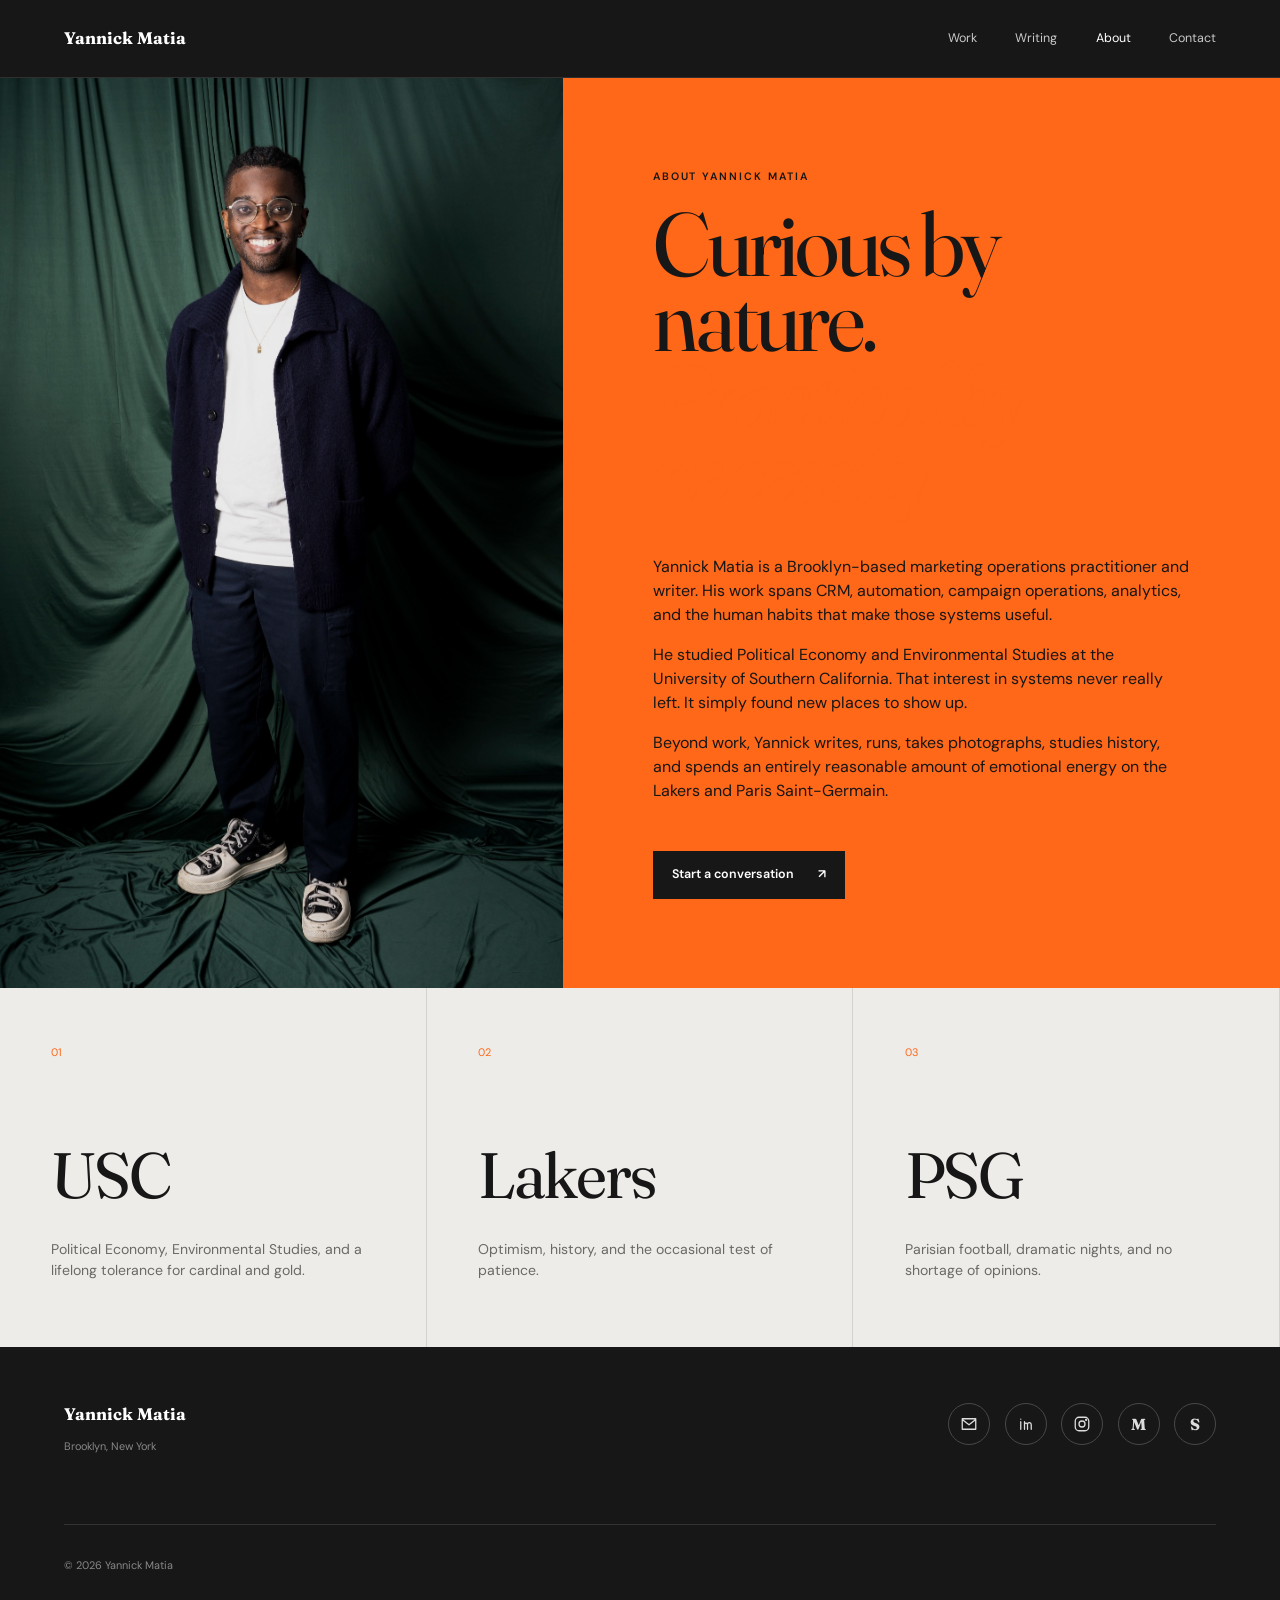
==== about.html @ f81db7be "Build multi-page portfolio architecture" ====
<!doctype html>
<html lang="en"><head><meta charset="utf-8"><meta name="viewport" content="width=device-width, initial-scale=1"><title>About | Yannick Matia</title><meta name="description" content="About Yannick Matia, a Brooklyn-based marketing operations practitioner and writer."><meta name="theme-color" content="#171717"><link rel="stylesheet" href="style.css"><link rel="icon" href="favicon.svg" type="image/svg+xml"></head>
<body><a class="skip-link" href="#main">Skip to content</a>
<header class="site-header"><a class="brand" href="index.html">Yannick Matia</a><nav aria-label="Primary navigation"><a href="work.html">Work</a><a href="writing.html">Writing</a><a aria-current="page" href="about.html">About</a><a href="mailto:yannick.matia2@gmail.com">Contact</a></nav></header>
<main id="main">
  <section class="about-page">
    <div class="about-image"><img src="assets/yannick-matia.jpg" alt="Yannick Matia standing in front of deep green curtains"></div>
    <div class="about-story"><p class="eyebrow">About Yannick Matia</p><h1>Curious by nature.<br><em>Practical by necessity.</em></h1><p>Yannick Matia is a Brooklyn-based marketing operations practitioner and writer. His work spans CRM, automation, campaign operations, analytics, and the human habits that make those systems useful.</p><p>He studied Political Economy and Environmental Studies at the University of Southern California. That interest in systems never really left. It simply found new places to show up.</p><p>Beyond work, Yannick writes, runs, takes photographs, studies history, and spends an entirely reasonable amount of emotional energy on the Lakers and Paris Saint-Germain.</p><a class="contact-button" href="mailto:yannick.matia2@gmail.com">Start a conversation <span aria-hidden="true">↗</span></a></div>
  </section>
  <section class="affinities"><article><span>01</span><h2>USC</h2><p>Political Economy, Environmental Studies, and a lifelong tolerance for cardinal and gold.</p></article><article><span>02</span><h2>Lakers</h2><p>Optimism, history, and the occasional test of patience.</p></article><article><span>03</span><h2>PSG</h2><p>Parisian football, dramatic nights, and no shortage of opinions.</p></article></section>
</main>
<footer class="site-footer"><div class="footer-identity"><a class="brand" href="index.html">Yannick Matia</a><p>Brooklyn, New York</p></div><nav class="social-icons" aria-label="Connect with Yannick"><a href="mailto:yannick.matia2@gmail.com" aria-label="Email Yannick"><svg viewBox="0 0 24 24" aria-hidden="true"><path d="M3 5h18v14H3zM3 6l9 7 9-7"/></svg></a><a href="https://www.linkedin.com/in/yannick-matia/" target="_blank" rel="noopener noreferrer" aria-label="Yannick Matia on LinkedIn"><svg viewBox="0 0 24 24" aria-hidden="true"><path d="M5 9v10M5 5.5v.01M10 19v-6c0-2.5 4-3 4 0v6M10 9v10M14 12c.5-2.5 5-2.5 5 1v6"/></svg></a><a href="https://www.instagram.com/thequestofyannick/" target="_blank" rel="noopener noreferrer" aria-label="The Quest of Yannick on Instagram"><svg viewBox="0 0 24 24" aria-hidden="true"><rect x="3" y="3" width="18" height="18" rx="5"/><circle cx="12" cy="12" r="4"/><circle cx="17.5" cy="6.5" r=".7" fill="currentColor"/></svg></a><a class="letter-icon" href="https://medium.com/@yannickmatia" target="_blank" rel="noopener noreferrer" aria-label="Yannick Matia on Medium">M</a><a class="letter-icon" href="https://yannickmatia.substack.com/" target="_blank" rel="noopener noreferrer" aria-label="Yannick Matia on Substack">S</a></nav><p class="copyright">© 2026 Yannick Matia</p></footer></body></html>
---- style.css ----
@import url('https://fonts.googleapis.com/css2?family=DM+Sans:wght@400;500;600&family=Fraunces:ital,opsz,wght@0,9..144,400;0,9..144,700;1,9..144,500&display=swap');

:root{--ink:#171717;--orange:#ff6719;--paper:#fff;--mist:#eeece8;--muted:#6a6966;--line:#d5d2cd;--max:1440px}
*{box-sizing:border-box}
html{scroll-behavior:smooth}
body{margin:0;background:var(--ink);color:var(--ink);font-family:"DM Sans",Arial,sans-serif;line-height:1.5}
a{color:inherit}
a:focus-visible{outline:3px solid var(--orange);outline-offset:5px}
.skip-link{position:fixed;top:-100px;left:1rem;z-index:20;background:var(--paper);padding:.75rem 1rem}
.skip-link:focus{top:1rem}
.site-header{height:78px;max-width:var(--max);margin:auto;padding:0 clamp(1.25rem,5vw,5rem);display:flex;align-items:center;justify-content:space-between;background:var(--ink);color:var(--paper);border-bottom:1px solid #303030}
.brand{font:700 1.05rem/1 "Fraunces",Georgia,serif;text-decoration:none}
.site-header nav{display:flex;gap:clamp(1.1rem,3vw,2.8rem)}
.site-header nav a{color:#c9c9c9;font-size:.78rem;text-decoration:none}
.site-header nav a:hover,.site-header nav a[aria-current="page"]{color:var(--paper)}
main,.site-footer{max-width:var(--max);margin:auto}
.eyebrow{margin:0 0 1.4rem;font-size:.67rem;font-weight:600;letter-spacing:.18em;text-transform:uppercase}
h1,h2,h3{font-family:"Fraunces",Georgia,serif;font-weight:400;letter-spacing:-.035em}
em{color:var(--orange);font-weight:500}
.hero{position:relative;min-height:calc(100svh - 78px);overflow:hidden;background:var(--ink);color:var(--paper);padding:clamp(4rem,8vw,8rem) clamp(1.25rem,7vw,7rem)}
.hero-copy{position:relative;z-index:2;max-width:940px}
.hero .eyebrow{color:#aaa}
h1{margin:0;font-size:clamp(5rem,12vw,11rem);line-height:.76}
.role{margin:3rem 0 0;font-size:clamp(1rem,1.8vw,1.35rem);line-height:1.42}
.hero-note{position:absolute;right:clamp(1.25rem,5vw,5rem);bottom:8%;z-index:2;color:#777;font-size:.62rem;letter-spacing:.22em;text-align:right;text-transform:uppercase}
.lightwell{position:absolute;top:0;right:16%;width:24%;height:100%;background:linear-gradient(105deg,#202020 0 48%,#eee9e0 49% 66%,#1c1c1c 67%);opacity:.9}
.lightwell span{position:absolute;left:48%;bottom:0;width:19%;height:62%;background:linear-gradient(to bottom,#fff4da,#ff9b52 56%,#ff6719);clip-path:polygon(25% 0,75% 0,100% 100%,0 100%);filter:blur(1px);opacity:.8}
.scroll-cue{position:absolute;left:clamp(1.25rem,7vw,7rem);bottom:2.2rem;color:#aaa;font-size:.68rem;letter-spacing:.17em;text-decoration:none;text-transform:uppercase}
.scroll-cue span{color:var(--orange);margin-left:1rem}
.work,.writing{padding:clamp(5rem,9vw,9rem) clamp(1.25rem,7vw,7rem)}
.work{background:var(--mist)}
.section-intro{display:flex;align-items:end;justify-content:space-between;gap:3rem;margin-bottom:clamp(3rem,6vw,5.5rem)}
.section-intro h2,.about-preview h2{margin:0;font-size:clamp(3.1rem,7vw,6.5rem);line-height:.9}
.section-link{font-size:.76rem;font-weight:600;text-underline-offset:5px;white-space:nowrap}
.section-link span{color:var(--orange);margin-left:.8rem}
.work-grid{display:grid;grid-template-columns:repeat(3,1fr);gap:1rem}
.work-card{min-height:300px;padding:clamp(1.5rem,3vw,2.5rem);display:flex;flex-direction:column;background:var(--paper);border-top:3px solid transparent;text-decoration:none}
.work-card:nth-child(2){background:#dfdcd6;border-color:var(--orange)}
.work-card span{font-size:.68rem;color:var(--muted)}
.work-card h3{margin:auto 0 1.5rem;font-size:clamp(2rem,3.3vw,3.1rem);line-height:.96}
.work-card p{margin:0;color:var(--muted);font-size:.84rem}
.writing{background:var(--paper)}
.section-note{max-width:300px;margin:0;color:var(--muted);font-size:.9rem}
.essay-grid{display:grid;grid-template-columns:1fr 1fr;gap:1px;background:var(--line);border-top:1px solid var(--line);border-bottom:1px solid var(--line)}
.essay-card{position:relative;min-height:290px;padding:clamp(1.5rem,3vw,2.5rem);background:var(--paper);text-decoration:none}
.essay-card>span{font-size:.67rem;color:var(--muted);letter-spacing:.1em;text-transform:uppercase}
.essay-card h3{max-width:520px;margin:4rem 0 0;font-size:clamp(2rem,4vw,3.8rem);line-height:1.02}
.essay-card b{position:absolute;right:2rem;bottom:2rem;color:var(--orange);font-size:1.4rem}
.essay-card:hover{background:var(--mist)}
.about-preview{position:relative;padding:clamp(5rem,10vw,9rem) clamp(1.25rem,7vw,7rem);background:linear-gradient(112deg,var(--mist) 0 66%,#dedad3 66%);border-top:1px solid var(--line)}
.about-preview>p:not(.eyebrow){margin:2rem 0 1.2rem;color:var(--muted)}
.about-preview:after{content:"";position:absolute;right:7%;top:18%;width:18%;aspect-ratio:1;background:linear-gradient(145deg,#171717 0 54%,#ff6719 55% 58%,#f8f6f2 59%);clip-path:polygon(0 0,100% 0,100% 100%)}
.site-footer{display:grid;grid-template-columns:1fr auto;gap:3rem;padding:3.5rem clamp(1.25rem,5vw,5rem) 2rem;color:var(--paper)}
.footer-identity p,.copyright{color:#888;font-size:.68rem}
.social-icons{display:flex;gap:.9rem}
.social-icons a{width:42px;height:42px;display:grid;place-items:center;border:1px solid #484848;border-radius:50%;color:#ddd;text-decoration:none}
.social-icons a:hover{background:var(--orange);border-color:var(--orange);color:var(--ink)}
.social-icons svg{width:18px;height:18px;fill:none;stroke:currentColor;stroke-width:1.7;stroke-linecap:round;stroke-linejoin:round}
.letter-icon{font:700 1rem/1 "Fraunces",Georgia,serif}
.copyright{grid-column:1/-1;padding-top:2rem;border-top:1px solid #333}

.page-hero{padding:clamp(5rem,10vw,10rem) clamp(1.25rem,7vw,7rem);background:var(--ink);color:var(--paper)}
.page-hero h1{font-size:clamp(4.2rem,9.5vw,9rem);line-height:.84}
.page-hero>p:last-child{max-width:560px;margin:3rem 0 0;color:#aaa;font-size:1.05rem}
.case-list{background:var(--paper)}
.case{display:grid;grid-template-columns:minmax(180px,.65fr) 1.35fr;gap:clamp(2rem,7vw,8rem);padding:clamp(3rem,6vw,5.5rem) clamp(1.25rem,7vw,7rem);border-bottom:1px solid var(--line)}
.case:nth-child(even){background:var(--mist)}
.case-label{display:flex;gap:2rem;font-size:.68rem;font-weight:600;letter-spacing:.12em;text-transform:uppercase}
.case-label span{color:var(--orange)}.case-label p{margin:0}
.case h2{margin:0;font-size:clamp(2.5rem,5vw,4.8rem);line-height:.96}
.case>div:last-child>p{max-width:680px;color:var(--muted)}
.case ul{display:flex;flex-wrap:wrap;gap:.5rem;margin:1.5rem 0 0;padding:0;list-style:none}
.case li{padding:.4rem .7rem;border:1px solid var(--line);font-size:.72rem}
.exercise{padding:clamp(4rem,8vw,7rem) clamp(1.25rem,7vw,7rem);background:var(--orange)}
.exercise h2{max-width:900px;margin:0;font-size:clamp(2.8rem,6vw,5.8rem);line-height:.94}
.exercise>p:not(.eyebrow){max-width:650px;margin-top:2rem}.exercise small{display:block;max-width:650px;margin-top:2rem;padding-top:1.2rem;border-top:1px solid rgba(23,23,23,.35)}
.writing-hero{background:linear-gradient(118deg,#171717 0 72%,#2a2724 72%)}
.writing-index{background:var(--paper)}
.writing-row{display:grid;grid-template-columns:70px 1fr auto;gap:2rem;align-items:center;padding:clamp(2rem,5vw,4rem) clamp(1.25rem,7vw,7rem);border-bottom:1px solid var(--line);text-decoration:none}
.writing-row:nth-child(even){background:var(--mist)}
.writing-row.featured{border-left:5px solid var(--orange)}
.writing-row>span,.writing-row small{color:var(--muted);font-size:.68rem;letter-spacing:.1em;text-transform:uppercase}
.writing-row h2{margin:.4rem 0 0;font-size:clamp(2rem,5vw,4.8rem);line-height:.96}.writing-row p{margin:.7rem 0 0;color:var(--muted)}.writing-row b{color:var(--orange);font-size:1.4rem}.writing-row:hover h2{font-style:italic}
.archive-note{display:flex;justify-content:space-between;align-items:center;gap:2rem;padding:3rem clamp(1.25rem,7vw,7rem);background:var(--orange)}.archive-note a{font-weight:600;text-underline-offset:5px}
.about-page{display:grid;grid-template-columns:.88fr 1.12fr;background:var(--orange)}
.about-image{min-height:calc(100svh - 78px)}.about-image img{width:100%;height:100%;display:block;object-fit:cover;object-position:center 22%;filter:brightness(.92) saturate(.85)}
.about-story{align-self:center;padding:clamp(3rem,7vw,7rem)}.about-story h1{font-size:clamp(3.6rem,7vw,7rem);line-height:.84}.about-story>p:not(.eyebrow){max-width:650px}.about-story>p:nth-of-type(2){margin-top:3rem}
.contact-button{display:inline-flex;margin-top:2rem;padding:.9rem 1.2rem;background:var(--ink);color:var(--paper);font-size:.78rem;font-weight:600;text-decoration:none}.contact-button span{margin-left:1.5rem}.contact-button:hover{background:var(--paper);color:var(--ink)}
.affinities{display:grid;grid-template-columns:repeat(3,1fr);background:var(--mist)}.affinities article{min-height:300px;padding:clamp(2rem,4vw,4rem);border-right:1px solid var(--line)}.affinities span{font-size:.68rem;color:var(--orange)}.affinities h2{margin:4rem 0 1rem;font-size:clamp(2.5rem,5vw,4.5rem)}.affinities p{color:var(--muted);font-size:.88rem}

@media(max-width:760px){
  .site-header nav{gap:1rem}.site-header nav a:last-child{display:none}
  .hero{min-height:780px}.hero-note{display:none}.lightwell{right:-15%;width:55%;opacity:.55}h1{font-size:clamp(4.6rem,23vw,7.5rem)}
  .role{max-width:330px}.section-intro{display:block}.section-intro .section-link,.section-note{display:block;margin-top:2rem}
  .work-grid,.essay-grid{grid-template-columns:1fr}.work-card{min-height:240px}.essay-card{min-height:240px}
  .about-preview{background:var(--mist)}.about-preview:after{display:none}
  .case{grid-template-columns:1fr}.case-label{justify-content:space-between}.writing-row{grid-template-columns:38px 1fr auto;gap:1rem}.archive-note{display:block}.archive-note a{display:inline-block;margin-top:1rem}
  .about-page{grid-template-columns:1fr}.about-image{min-height:620px}.affinities{grid-template-columns:1fr}.affinities article{min-height:240px;border-right:0;border-bottom:1px solid var(--line)}
  .site-footer{grid-template-columns:1fr}.social-icons{flex-wrap:wrap}.copyright{grid-column:1}
}
@media(prefers-reduced-motion:reduce){html{scroll-behavior:auto}}
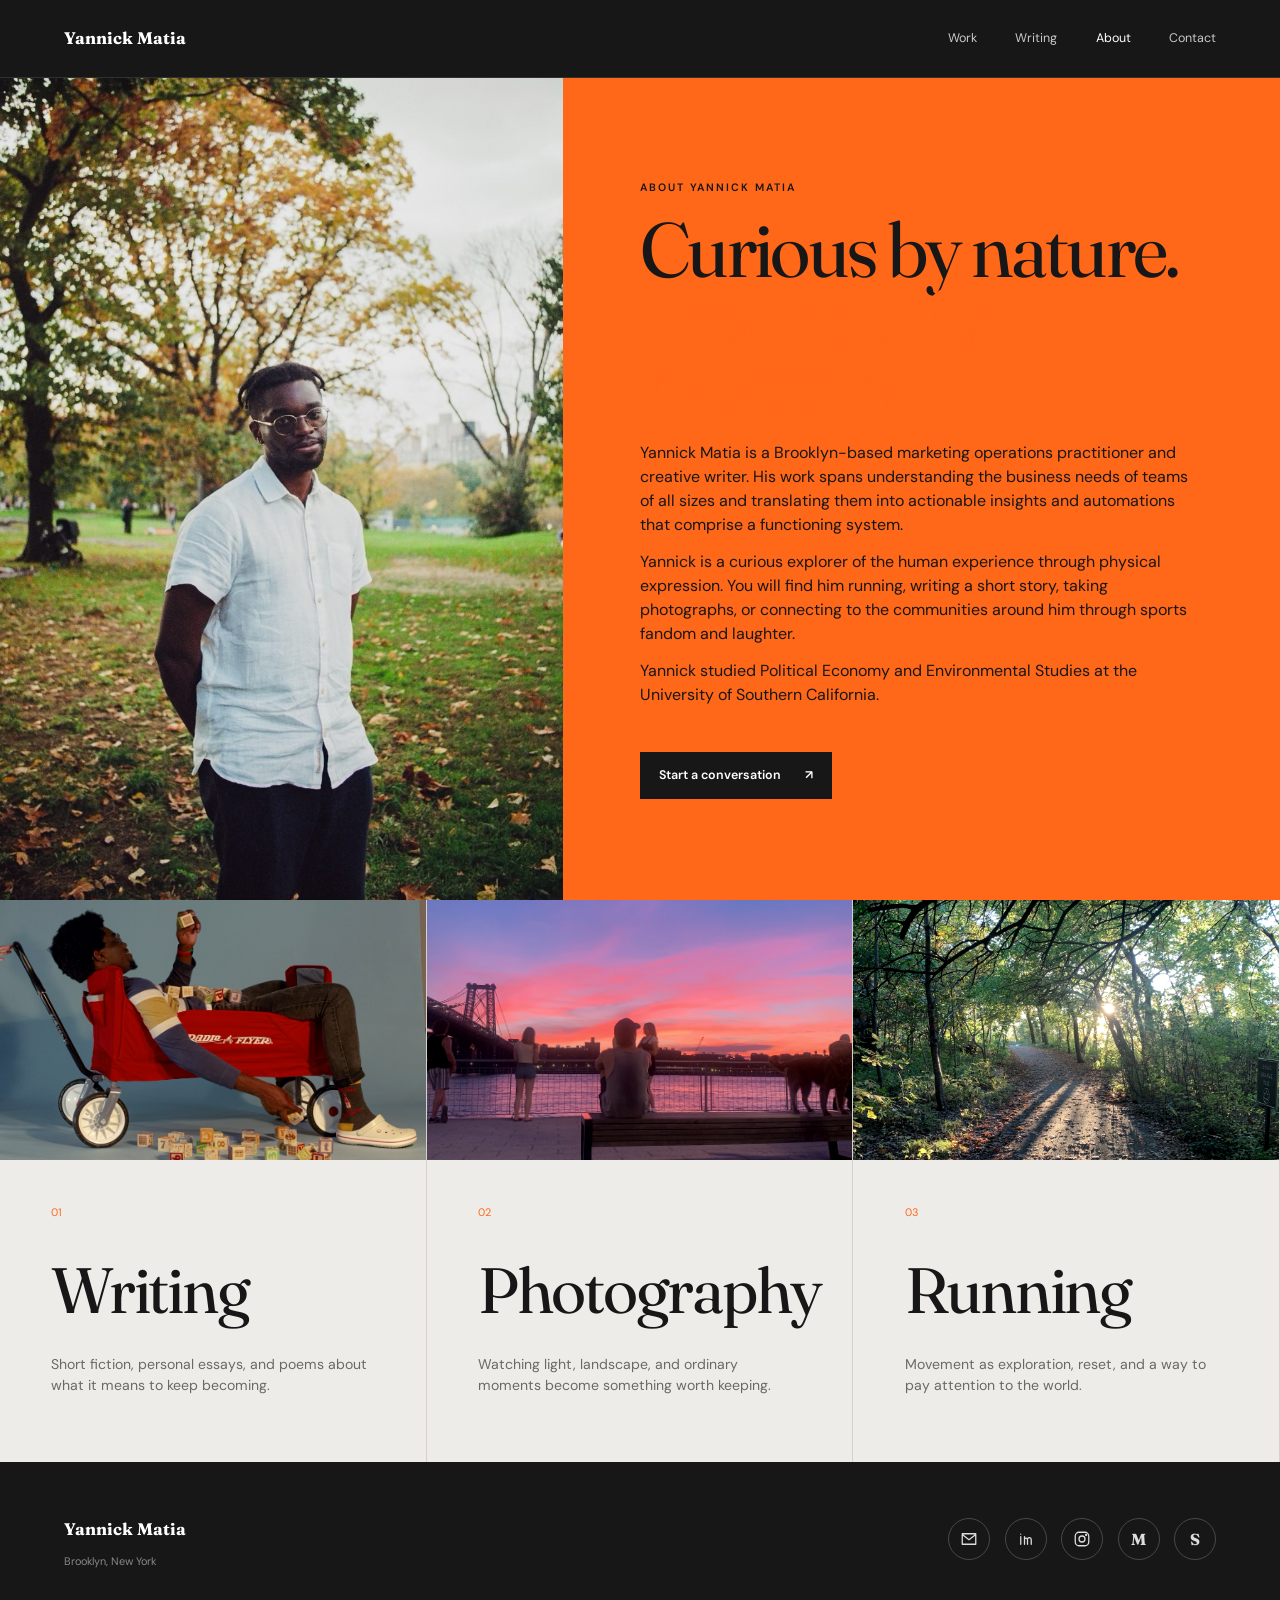
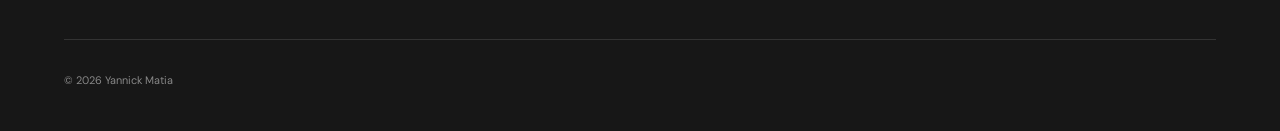
==== commit 31eb15ad: "Personalize portfolio with photography and stronger positioning" ====
--- a/about.html
+++ b/about.html
@@ -4,9 +4,9 @@
 <header class="site-header"><a class="brand" href="index.html">Yannick Matia</a><nav aria-label="Primary navigation"><a href="work.html">Work</a><a href="writing.html">Writing</a><a aria-current="page" href="about.html">About</a><a href="mailto:yannick.matia2@gmail.com">Contact</a></nav></header>
 <main id="main">
   <section class="about-page">
-    <div class="about-image"><img src="assets/yannick-matia.jpg" alt="Yannick Matia standing in front of deep green curtains"></div>
-    <div class="about-story"><p class="eyebrow">About Yannick Matia</p><h1>Curious by nature.<br><em>Practical by necessity.</em></h1><p>Yannick Matia is a Brooklyn-based marketing operations practitioner and writer. His work spans CRM, automation, campaign operations, analytics, and the human habits that make those systems useful.</p><p>He studied Political Economy and Environmental Studies at the University of Southern California. That interest in systems never really left. It simply found new places to show up.</p><p>Beyond work, Yannick writes, runs, takes photographs, studies history, and spends an entirely reasonable amount of emotional energy on the Lakers and Paris Saint-Germain.</p><a class="contact-button" href="mailto:yannick.matia2@gmail.com">Start a conversation <span aria-hidden="true">↗</span></a></div>
+    <div class="about-image"><img src="assets/photos/yannick-park.jpg" alt="Yannick Matia standing in a Brooklyn park in autumn"></div>
+    <div class="about-story"><p class="eyebrow">About Yannick Matia</p><h1>Curious by nature.<br><em>Practical by necessity.</em></h1><div class="bio"><p>Yannick Matia is a Brooklyn-based marketing operations practitioner and creative writer. His work spans understanding the business needs of teams of all sizes and translating them into actionable insights and automations that comprise a functioning system.</p><p>Yannick is a curious explorer of the human experience through physical expression. You will find him running, writing a short story, taking photographs, or connecting to the communities around him through sports fandom and laughter.</p><p>Yannick studied Political Economy and Environmental Studies at the University of Southern California.</p></div><a class="contact-button" href="mailto:yannick.matia2@gmail.com">Start a conversation <span aria-hidden="true">↗</span></a></div>
   </section>
-  <section class="affinities"><article><span>01</span><h2>USC</h2><p>Political Economy, Environmental Studies, and a lifelong tolerance for cardinal and gold.</p></article><article><span>02</span><h2>Lakers</h2><p>Optimism, history, and the occasional test of patience.</p></article><article><span>03</span><h2>PSG</h2><p>Parisian football, dramatic nights, and no shortage of opinions.</p></article></section>
+  <section class="affinities"><article><img src="assets/photos/yannick-play.jpg" alt="Yannick Matia playing with alphabet blocks"><span>01</span><h2>Writing</h2><p>Short fiction, personal essays, and poems about what it means to keep becoming.</p></article><article><img src="assets/photos/brooklyn-sunset.jpg" alt="A vivid sunset over the East River in Brooklyn photographed by Yannick Matia"><span>02</span><h2>Photography</h2><p>Watching light, landscape, and ordinary moments become something worth keeping.</p></article><article><img src="assets/photos/woodland-path.jpg" alt="A sunlit woodland running path photographed by Yannick Matia"><span>03</span><h2>Running</h2><p>Movement as exploration, reset, and a way to pay attention to the world.</p></article></section>
 </main>
 <footer class="site-footer"><div class="footer-identity"><a class="brand" href="index.html">Yannick Matia</a><p>Brooklyn, New York</p></div><nav class="social-icons" aria-label="Connect with Yannick"><a href="mailto:yannick.matia2@gmail.com" aria-label="Email Yannick"><svg viewBox="0 0 24 24" aria-hidden="true"><path d="M3 5h18v14H3zM3 6l9 7 9-7"/></svg></a><a href="https://www.linkedin.com/in/yannick-matia/" target="_blank" rel="noopener noreferrer" aria-label="Yannick Matia on LinkedIn"><svg viewBox="0 0 24 24" aria-hidden="true"><path d="M5 9v10M5 5.5v.01M10 19v-6c0-2.5 4-3 4 0v6M10 9v10M14 12c.5-2.5 5-2.5 5 1v6"/></svg></a><a href="https://www.instagram.com/thequestofyannick/" target="_blank" rel="noopener noreferrer" aria-label="The Quest of Yannick on Instagram"><svg viewBox="0 0 24 24" aria-hidden="true"><rect x="3" y="3" width="18" height="18" rx="5"/><circle cx="12" cy="12" r="4"/><circle cx="17.5" cy="6.5" r=".7" fill="currentColor"/></svg></a><a class="letter-icon" href="https://medium.com/@yannickmatia" target="_blank" rel="noopener noreferrer" aria-label="Yannick Matia on Medium">M</a><a class="letter-icon" href="https://yannickmatia.substack.com/" target="_blank" rel="noopener noreferrer" aria-label="Yannick Matia on Substack">S</a></nav><p class="copyright">© 2026 Yannick Matia</p></footer></body></html>
--- a/style.css
+++ b/style.css
@@ -22,9 +22,10 @@
 .hero .eyebrow{color:#aaa}
 h1{margin:0;font-size:clamp(5rem,12vw,11rem);line-height:.76}
 .role{margin:3rem 0 0;font-size:clamp(1rem,1.8vw,1.35rem);line-height:1.42}
-.hero-note{position:absolute;right:clamp(1.25rem,5vw,5rem);bottom:8%;z-index:2;color:#777;font-size:.62rem;letter-spacing:.22em;text-align:right;text-transform:uppercase}
-.lightwell{position:absolute;top:0;right:16%;width:24%;height:100%;background:linear-gradient(105deg,#202020 0 48%,#eee9e0 49% 66%,#1c1c1c 67%);opacity:.9}
-.lightwell span{position:absolute;left:48%;bottom:0;width:19%;height:62%;background:linear-gradient(to bottom,#fff4da,#ff9b52 56%,#ff6719);clip-path:polygon(25% 0,75% 0,100% 100%,0 100%);filter:blur(1px);opacity:.8}
+.hero-photo{position:absolute;inset:0 0 0 auto;width:48%;margin:0;overflow:hidden}
+.hero-photo:before{content:"";position:absolute;inset:0;z-index:1;background:linear-gradient(90deg,var(--ink) 0,rgba(23,23,23,.9) 15%,rgba(23,23,23,.18) 70%),linear-gradient(180deg,transparent 55%,rgba(255,103,25,.42));mix-blend-mode:multiply}
+.hero-photo:after{content:"";position:absolute;top:0;left:19%;width:3px;height:100%;background:var(--orange);opacity:.8}
+.hero-photo img{width:100%;height:100%;display:block;object-fit:cover;object-position:center 36%;filter:saturate(.82) contrast(1.08)}
 .scroll-cue{position:absolute;left:clamp(1.25rem,7vw,7rem);bottom:2.2rem;color:#aaa;font-size:.68rem;letter-spacing:.17em;text-decoration:none;text-transform:uppercase}
 .scroll-cue span{color:var(--orange);margin-left:1rem}
 .work,.writing{padding:clamp(5rem,9vw,9rem) clamp(1.25rem,7vw,7rem)}
@@ -38,18 +39,19 @@
 .work-card:nth-child(2){background:#dfdcd6;border-color:var(--orange)}
 .work-card span{font-size:.68rem;color:var(--muted)}
 .work-card h3{margin:auto 0 1.5rem;font-size:clamp(2rem,3.3vw,3.1rem);line-height:.96}
-.work-card p{margin:0;color:var(--muted);font-size:.84rem}
+.work-card p{margin:0;max-width:320px;color:var(--muted);font-size:.88rem;line-height:1.55}.work-card:hover{border-color:var(--orange)}
 .writing{background:var(--paper)}
-.section-note{max-width:300px;margin:0;color:var(--muted);font-size:.9rem}
+.section-note{max-width:360px;margin:0 0 1.2rem;color:var(--muted);font-size:.9rem}.writing-intro>div:last-child{max-width:380px}
+.writing-landscape{position:relative;height:clamp(280px,42vw,560px);margin:0 0 1rem;overflow:hidden;background:var(--ink)}.writing-landscape:after{content:"";position:absolute;inset:0;background:linear-gradient(90deg,rgba(23,23,23,.78),transparent 55%),linear-gradient(0deg,rgba(255,103,25,.24),transparent 55%);mix-blend-mode:multiply}.writing-landscape img{width:100%;height:100%;display:block;object-fit:cover;object-position:center 48%;filter:saturate(.72) contrast(1.12)}
 .essay-grid{display:grid;grid-template-columns:1fr 1fr;gap:1px;background:var(--line);border-top:1px solid var(--line);border-bottom:1px solid var(--line)}
 .essay-card{position:relative;min-height:290px;padding:clamp(1.5rem,3vw,2.5rem);background:var(--paper);text-decoration:none}
 .essay-card>span{font-size:.67rem;color:var(--muted);letter-spacing:.1em;text-transform:uppercase}
 .essay-card h3{max-width:520px;margin:4rem 0 0;font-size:clamp(2rem,4vw,3.8rem);line-height:1.02}
 .essay-card b{position:absolute;right:2rem;bottom:2rem;color:var(--orange);font-size:1.4rem}
 .essay-card:hover{background:var(--mist)}
-.about-preview{position:relative;padding:clamp(5rem,10vw,9rem) clamp(1.25rem,7vw,7rem);background:linear-gradient(112deg,var(--mist) 0 66%,#dedad3 66%);border-top:1px solid var(--line)}
-.about-preview>p:not(.eyebrow){margin:2rem 0 1.2rem;color:var(--muted)}
-.about-preview:after{content:"";position:absolute;right:7%;top:18%;width:18%;aspect-ratio:1;background:linear-gradient(145deg,#171717 0 54%,#ff6719 55% 58%,#f8f6f2 59%);clip-path:polygon(0 0,100% 0,100% 100%)}
+.about-preview{display:grid;grid-template-columns:1.1fr .9fr;min-height:650px;background:var(--orange);border-top:1px solid var(--line)}
+.about-preview-copy{align-self:center;padding:clamp(4rem,8vw,8rem) clamp(1.25rem,7vw,7rem)}
+.about-preview-copy>p:not(.eyebrow){max-width:460px;margin:2rem 0 1.2rem}.about-preview figure{position:relative;margin:0;overflow:hidden}.about-preview figure:after{content:"";position:absolute;inset:0;background:linear-gradient(135deg,rgba(23,23,23,.06),rgba(76,40,150,.34));mix-blend-mode:multiply}.about-preview img{width:100%;height:100%;display:block;object-fit:cover;object-position:center;filter:saturate(.8) contrast(1.08)}
 .site-footer{display:grid;grid-template-columns:1fr auto;gap:3rem;padding:3.5rem clamp(1.25rem,5vw,5rem) 2rem;color:var(--paper)}
 .footer-identity p,.copyright{color:#888;font-size:.68rem}
 .social-icons{display:flex;gap:.9rem}
@@ -67,13 +69,12 @@
 .case:nth-child(even){background:var(--mist)}
 .case-label{display:flex;gap:2rem;font-size:.68rem;font-weight:600;letter-spacing:.12em;text-transform:uppercase}
 .case-label span{color:var(--orange)}.case-label p{margin:0}
-.case h2{margin:0;font-size:clamp(2.5rem,5vw,4.8rem);line-height:.96}
+.case h2{margin:0;font-size:clamp(1.8rem,2.7vw,2.6rem);line-height:1;white-space:nowrap}
 .case>div:last-child>p{max-width:680px;color:var(--muted)}
 .case ul{display:flex;flex-wrap:wrap;gap:.5rem;margin:1.5rem 0 0;padding:0;list-style:none}
 .case li{padding:.4rem .7rem;border:1px solid var(--line);font-size:.72rem}
-.exercise{padding:clamp(4rem,8vw,7rem) clamp(1.25rem,7vw,7rem);background:var(--orange)}
-.exercise h2{max-width:900px;margin:0;font-size:clamp(2.8rem,6vw,5.8rem);line-height:.94}
-.exercise>p:not(.eyebrow){max-width:650px;margin-top:2rem}.exercise small{display:block;max-width:650px;margin-top:2rem;padding-top:1.2rem;border-top:1px solid rgba(23,23,23,.35)}
+.tech-stack{display:grid;grid-template-columns:.8fr 1.2fr;gap:clamp(3rem,8vw,9rem);padding:clamp(4rem,8vw,7rem) clamp(1.25rem,7vw,7rem);background:var(--orange)}
+.tech-stack h2{max-width:650px;margin:0;font-size:clamp(2.8rem,5vw,5.2rem);line-height:.94}.tech-stack h2 em{color:var(--paper)}.stack-groups{border-top:1px solid rgba(23,23,23,.45)}.stack-groups article{display:grid;grid-template-columns:.5fr 1.5fr;gap:2rem;padding:1.5rem 0;border-bottom:1px solid rgba(23,23,23,.3)}.stack-groups h3,.stack-groups p{margin:0}.stack-groups h3{font-family:"DM Sans",Arial,sans-serif;font-size:.73rem;letter-spacing:.1em;text-transform:uppercase}.stack-groups p{font-size:.9rem}
 .writing-hero{background:linear-gradient(118deg,#171717 0 72%,#2a2724 72%)}
 .writing-index{background:var(--paper)}
 .writing-row{display:grid;grid-template-columns:70px 1fr auto;gap:2rem;align-items:center;padding:clamp(2rem,5vw,4rem) clamp(1.25rem,7vw,7rem);border-bottom:1px solid var(--line);text-decoration:none}
@@ -81,20 +82,19 @@
 .writing-row.featured{border-left:5px solid var(--orange)}
 .writing-row>span,.writing-row small{color:var(--muted);font-size:.68rem;letter-spacing:.1em;text-transform:uppercase}
 .writing-row h2{margin:.4rem 0 0;font-size:clamp(2rem,5vw,4.8rem);line-height:.96}.writing-row p{margin:.7rem 0 0;color:var(--muted)}.writing-row b{color:var(--orange);font-size:1.4rem}.writing-row:hover h2{font-style:italic}
-.archive-note{display:flex;justify-content:space-between;align-items:center;gap:2rem;padding:3rem clamp(1.25rem,7vw,7rem);background:var(--orange)}.archive-note a{font-weight:600;text-underline-offset:5px}
+.archive-note{display:flex;justify-content:space-between;align-items:center;gap:2rem;padding:3rem clamp(1.25rem,7vw,7rem);background:var(--orange)}.archive-note p{font-family:"Fraunces",Georgia,serif;font-size:1.5rem}.archive-note div{display:flex;gap:2rem}.archive-note a{font-weight:600;text-underline-offset:5px}
 .about-page{display:grid;grid-template-columns:.88fr 1.12fr;background:var(--orange)}
 .about-image{min-height:calc(100svh - 78px)}.about-image img{width:100%;height:100%;display:block;object-fit:cover;object-position:center 22%;filter:brightness(.92) saturate(.85)}
-.about-story{align-self:center;padding:clamp(3rem,7vw,7rem)}.about-story h1{font-size:clamp(3.6rem,7vw,7rem);line-height:.84}.about-story>p:not(.eyebrow){max-width:650px}.about-story>p:nth-of-type(2){margin-top:3rem}
+.about-story{align-self:center;padding:clamp(3rem,6vw,6rem)}.about-story h1{font-size:clamp(3.4rem,6vw,6rem);line-height:.86}.bio{max-width:680px;margin-top:1.6rem}.bio p{margin:.8rem 0}
 .contact-button{display:inline-flex;margin-top:2rem;padding:.9rem 1.2rem;background:var(--ink);color:var(--paper);font-size:.78rem;font-weight:600;text-decoration:none}.contact-button span{margin-left:1.5rem}.contact-button:hover{background:var(--paper);color:var(--ink)}
-.affinities{display:grid;grid-template-columns:repeat(3,1fr);background:var(--mist)}.affinities article{min-height:300px;padding:clamp(2rem,4vw,4rem);border-right:1px solid var(--line)}.affinities span{font-size:.68rem;color:var(--orange)}.affinities h2{margin:4rem 0 1rem;font-size:clamp(2.5rem,5vw,4.5rem)}.affinities p{color:var(--muted);font-size:.88rem}
+.affinities{display:grid;grid-template-columns:repeat(3,1fr);background:var(--mist)}.affinities article{position:relative;min-height:560px;padding:0 clamp(2rem,4vw,4rem) clamp(2rem,4vw,4rem);border-right:1px solid var(--line);overflow:hidden}.affinities img{width:calc(100% + 8vw);height:260px;margin:0 -4vw 2rem;object-fit:cover;filter:saturate(.78) contrast(1.08)}.affinities article:nth-child(1) img{object-position:center 44%;filter:saturate(.72) contrast(1.1) hue-rotate(8deg)}.affinities article:nth-child(2) img{filter:saturate(.9) contrast(1.05)}.affinities article:nth-child(3) img{filter:saturate(.75) contrast(1.1)}.affinities span{font-size:.68rem;color:var(--orange)}.affinities h2{margin:1.2rem 0 1rem;font-size:clamp(2.5rem,5vw,4.5rem)}.affinities p{color:var(--muted);font-size:.88rem}
 
 @media(max-width:760px){
   .site-header nav{gap:1rem}.site-header nav a:last-child{display:none}
-  .hero{min-height:780px}.hero-note{display:none}.lightwell{right:-15%;width:55%;opacity:.55}h1{font-size:clamp(4.6rem,23vw,7.5rem)}
+  .hero{min-height:780px}.hero-photo{right:-28%;width:80%;opacity:.58}.hero-photo:before{background:linear-gradient(90deg,var(--ink),rgba(23,23,23,.25))}h1{font-size:clamp(4.6rem,23vw,7.5rem)}
   .role{max-width:330px}.section-intro{display:block}.section-intro .section-link,.section-note{display:block;margin-top:2rem}
   .work-grid,.essay-grid{grid-template-columns:1fr}.work-card{min-height:240px}.essay-card{min-height:240px}
-  .about-preview{background:var(--mist)}.about-preview:after{display:none}
-  .case{grid-template-columns:1fr}.case-label{justify-content:space-between}.writing-row{grid-template-columns:38px 1fr auto;gap:1rem}.archive-note{display:block}.archive-note a{display:inline-block;margin-top:1rem}
+  .about-preview{grid-template-columns:1fr}.about-preview figure{min-height:480px}.case{grid-template-columns:1fr}.case-label{justify-content:space-between}.case h2{white-space:normal}.writing-row{grid-template-columns:38px 1fr auto;gap:1rem}.archive-note{display:block}.archive-note div{display:grid;gap:.7rem;margin-top:1rem}.tech-stack{grid-template-columns:1fr}.stack-groups article{grid-template-columns:1fr}
   .about-page{grid-template-columns:1fr}.about-image{min-height:620px}.affinities{grid-template-columns:1fr}.affinities article{min-height:240px;border-right:0;border-bottom:1px solid var(--line)}
   .site-footer{grid-template-columns:1fr}.social-icons{flex-wrap:wrap}.copyright{grid-column:1}
 }
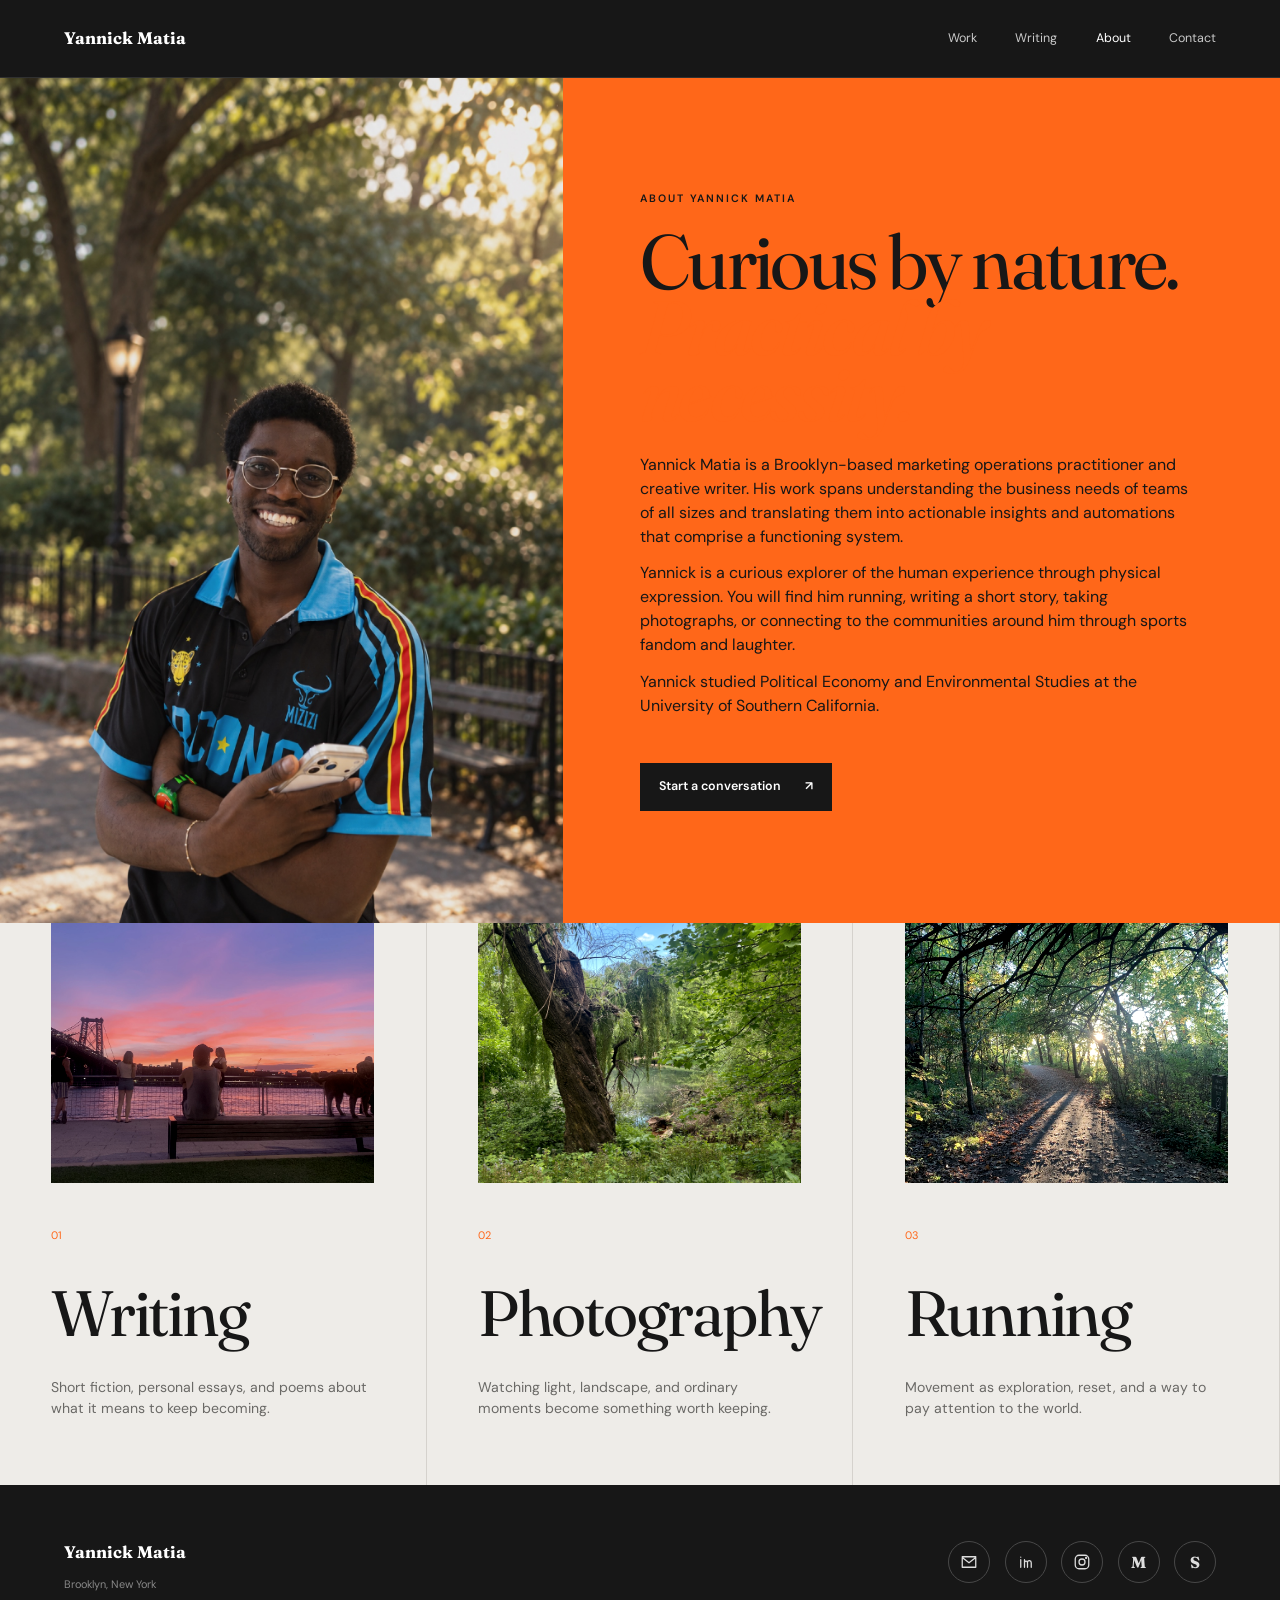
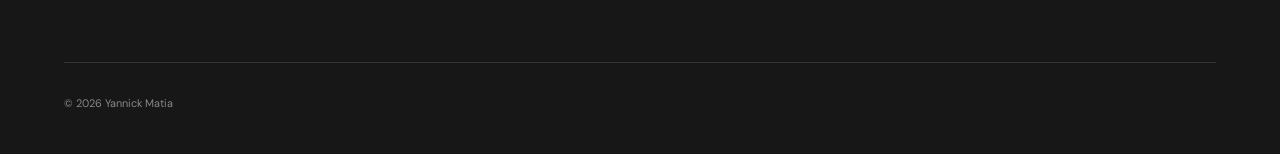
==== commit a2a7b779: "Refine About imagery and simplify Work" ====
--- a/about.html
+++ b/about.html
@@ -4,9 +4,9 @@
 <header class="site-header"><a class="brand" href="index.html">Yannick Matia</a><nav aria-label="Primary navigation"><a href="work.html">Work</a><a href="writing.html">Writing</a><a aria-current="page" href="about.html">About</a><a href="mailto:yannick.matia2@gmail.com">Contact</a></nav></header>
 <main id="main">
   <section class="about-page">
-    <div class="about-image"><img src="assets/photos/yannick-park.jpg" alt="Yannick Matia standing in a Brooklyn park in autumn"></div>
+    <div class="about-image"><img src="assets/photos/yannick-jersey-natural.jpg" alt="Yannick Matia smiling in a black and blue jersey in a sunlit park"></div>
     <div class="about-story"><p class="eyebrow">About Yannick Matia</p><h1>Curious by nature.<br><em>Practical by necessity.</em></h1><div class="bio"><p>Yannick Matia is a Brooklyn-based marketing operations practitioner and creative writer. His work spans understanding the business needs of teams of all sizes and translating them into actionable insights and automations that comprise a functioning system.</p><p>Yannick is a curious explorer of the human experience through physical expression. You will find him running, writing a short story, taking photographs, or connecting to the communities around him through sports fandom and laughter.</p><p>Yannick studied Political Economy and Environmental Studies at the University of Southern California.</p></div><a class="contact-button" href="mailto:yannick.matia2@gmail.com">Start a conversation <span aria-hidden="true">↗</span></a></div>
   </section>
-  <section class="affinities"><article><img src="assets/photos/yannick-play.jpg" alt="Yannick Matia playing with alphabet blocks"><span>01</span><h2>Writing</h2><p>Short fiction, personal essays, and poems about what it means to keep becoming.</p></article><article><img src="assets/photos/brooklyn-sunset.jpg" alt="A vivid sunset over the East River in Brooklyn photographed by Yannick Matia"><span>02</span><h2>Photography</h2><p>Watching light, landscape, and ordinary moments become something worth keeping.</p></article><article><img src="assets/photos/woodland-path.jpg" alt="A sunlit woodland running path photographed by Yannick Matia"><span>03</span><h2>Running</h2><p>Movement as exploration, reset, and a way to pay attention to the world.</p></article></section>
+  <section class="affinities"><article><img src="assets/photos/brooklyn-sunset.jpg" alt="A vivid sunset over the East River in Brooklyn photographed by Yannick Matia"><span>01</span><h2>Writing</h2><p>Short fiction, personal essays, and poems about what it means to keep becoming.</p></article><article><img src="assets/photos/natural-observation.jpg" alt="A lush pond framed by trees and wildflowers photographed by Yannick Matia"><span>02</span><h2>Photography</h2><p>Watching light, landscape, and ordinary moments become something worth keeping.</p></article><article><img src="assets/photos/woodland-path.jpg" alt="A sunlit woodland running path photographed by Yannick Matia"><span>03</span><h2>Running</h2><p>Movement as exploration, reset, and a way to pay attention to the world.</p></article></section>
 </main>
 <footer class="site-footer"><div class="footer-identity"><a class="brand" href="index.html">Yannick Matia</a><p>Brooklyn, New York</p></div><nav class="social-icons" aria-label="Connect with Yannick"><a href="mailto:yannick.matia2@gmail.com" aria-label="Email Yannick"><svg viewBox="0 0 24 24" aria-hidden="true"><path d="M3 5h18v14H3zM3 6l9 7 9-7"/></svg></a><a href="https://www.linkedin.com/in/yannick-matia/" target="_blank" rel="noopener noreferrer" aria-label="Yannick Matia on LinkedIn"><svg viewBox="0 0 24 24" aria-hidden="true"><path d="M5 9v10M5 5.5v.01M10 19v-6c0-2.5 4-3 4 0v6M10 9v10M14 12c.5-2.5 5-2.5 5 1v6"/></svg></a><a href="https://www.instagram.com/thequestofyannick/" target="_blank" rel="noopener noreferrer" aria-label="The Quest of Yannick on Instagram"><svg viewBox="0 0 24 24" aria-hidden="true"><rect x="3" y="3" width="18" height="18" rx="5"/><circle cx="12" cy="12" r="4"/><circle cx="17.5" cy="6.5" r=".7" fill="currentColor"/></svg></a><a class="letter-icon" href="https://medium.com/@yannickmatia" target="_blank" rel="noopener noreferrer" aria-label="Yannick Matia on Medium">M</a><a class="letter-icon" href="https://yannickmatia.substack.com/" target="_blank" rel="noopener noreferrer" aria-label="Yannick Matia on Substack">S</a></nav><p class="copyright">© 2026 Yannick Matia</p></footer></body></html>
--- a/style.css
+++ b/style.css
@@ -72,9 +72,7 @@
 .case h2{margin:0;font-size:clamp(1.8rem,2.7vw,2.6rem);line-height:1;white-space:nowrap}
 .case>div:last-child>p{max-width:680px;color:var(--muted)}
 .case ul{display:flex;flex-wrap:wrap;gap:.5rem;margin:1.5rem 0 0;padding:0;list-style:none}
-.case li{padding:.4rem .7rem;border:1px solid var(--line);font-size:.72rem}
-.tech-stack{display:grid;grid-template-columns:.8fr 1.2fr;gap:clamp(3rem,8vw,9rem);padding:clamp(4rem,8vw,7rem) clamp(1.25rem,7vw,7rem);background:var(--orange)}
-.tech-stack h2{max-width:650px;margin:0;font-size:clamp(2.8rem,5vw,5.2rem);line-height:.94}.tech-stack h2 em{color:var(--paper)}.stack-groups{border-top:1px solid rgba(23,23,23,.45)}.stack-groups article{display:grid;grid-template-columns:.5fr 1.5fr;gap:2rem;padding:1.5rem 0;border-bottom:1px solid rgba(23,23,23,.3)}.stack-groups h3,.stack-groups p{margin:0}.stack-groups h3{font-family:"DM Sans",Arial,sans-serif;font-size:.73rem;letter-spacing:.1em;text-transform:uppercase}.stack-groups p{font-size:.9rem}
+.case li{padding:.5rem .8rem;border:1px solid var(--orange);background:var(--orange);color:var(--ink);font-size:.72rem;font-weight:700}
 .writing-hero{background:linear-gradient(118deg,#171717 0 72%,#2a2724 72%)}
 .writing-index{background:var(--paper)}
 .writing-row{display:grid;grid-template-columns:70px 1fr auto;gap:2rem;align-items:center;padding:clamp(2rem,5vw,4rem) clamp(1.25rem,7vw,7rem);border-bottom:1px solid var(--line);text-decoration:none}
@@ -87,14 +85,14 @@
 .about-image{min-height:calc(100svh - 78px)}.about-image img{width:100%;height:100%;display:block;object-fit:cover;object-position:center 22%;filter:brightness(.92) saturate(.85)}
 .about-story{align-self:center;padding:clamp(3rem,6vw,6rem)}.about-story h1{font-size:clamp(3.4rem,6vw,6rem);line-height:.86}.bio{max-width:680px;margin-top:1.6rem}.bio p{margin:.8rem 0}
 .contact-button{display:inline-flex;margin-top:2rem;padding:.9rem 1.2rem;background:var(--ink);color:var(--paper);font-size:.78rem;font-weight:600;text-decoration:none}.contact-button span{margin-left:1.5rem}.contact-button:hover{background:var(--paper);color:var(--ink)}
-.affinities{display:grid;grid-template-columns:repeat(3,1fr);background:var(--mist)}.affinities article{position:relative;min-height:560px;padding:0 clamp(2rem,4vw,4rem) clamp(2rem,4vw,4rem);border-right:1px solid var(--line);overflow:hidden}.affinities img{width:calc(100% + 8vw);height:260px;margin:0 -4vw 2rem;object-fit:cover;filter:saturate(.78) contrast(1.08)}.affinities article:nth-child(1) img{object-position:center 44%;filter:saturate(.72) contrast(1.1) hue-rotate(8deg)}.affinities article:nth-child(2) img{filter:saturate(.9) contrast(1.05)}.affinities article:nth-child(3) img{filter:saturate(.75) contrast(1.1)}.affinities span{font-size:.68rem;color:var(--orange)}.affinities h2{margin:1.2rem 0 1rem;font-size:clamp(2.5rem,5vw,4.5rem)}.affinities p{color:var(--muted);font-size:.88rem}
+.affinities{display:grid;grid-template-columns:repeat(3,1fr);background:var(--mist)}.affinities article{position:relative;min-height:560px;padding:0 clamp(2rem,4vw,4rem) clamp(2rem,4vw,4rem);border-right:1px solid var(--line);overflow:hidden}.affinities img{width:100%;height:260px;margin:0 0 2rem;object-fit:cover;object-position:center;filter:saturate(.78) contrast(1.08)}.affinities article:nth-child(1) img{filter:saturate(.72) contrast(1.1) hue-rotate(8deg)}.affinities article:nth-child(2) img{filter:saturate(.9) contrast(1.05)}.affinities article:nth-child(3) img{filter:saturate(.75) contrast(1.1)}.affinities span{font-size:.68rem;color:var(--orange)}.affinities h2{margin:1.2rem 0 1rem;font-size:clamp(2.5rem,5vw,4.5rem)}.affinities p{color:var(--muted);font-size:.88rem}
 
 @media(max-width:760px){
   .site-header nav{gap:1rem}.site-header nav a:last-child{display:none}
   .hero{min-height:780px}.hero-photo{right:-28%;width:80%;opacity:.58}.hero-photo:before{background:linear-gradient(90deg,var(--ink),rgba(23,23,23,.25))}h1{font-size:clamp(4.6rem,23vw,7.5rem)}
   .role{max-width:330px}.section-intro{display:block}.section-intro .section-link,.section-note{display:block;margin-top:2rem}
   .work-grid,.essay-grid{grid-template-columns:1fr}.work-card{min-height:240px}.essay-card{min-height:240px}
-  .about-preview{grid-template-columns:1fr}.about-preview figure{min-height:480px}.case{grid-template-columns:1fr}.case-label{justify-content:space-between}.case h2{white-space:normal}.writing-row{grid-template-columns:38px 1fr auto;gap:1rem}.archive-note{display:block}.archive-note div{display:grid;gap:.7rem;margin-top:1rem}.tech-stack{grid-template-columns:1fr}.stack-groups article{grid-template-columns:1fr}
+  .about-preview{grid-template-columns:1fr}.about-preview figure{min-height:480px}.case{grid-template-columns:1fr}.case-label{justify-content:space-between}.case h2{white-space:normal}.writing-row{grid-template-columns:38px 1fr auto;gap:1rem}.archive-note{display:block}.archive-note div{display:grid;gap:.7rem;margin-top:1rem}
   .about-page{grid-template-columns:1fr}.about-image{min-height:620px}.affinities{grid-template-columns:1fr}.affinities article{min-height:240px;border-right:0;border-bottom:1px solid var(--line)}
   .site-footer{grid-template-columns:1fr}.social-icons{flex-wrap:wrap}.copyright{grid-column:1}
 }
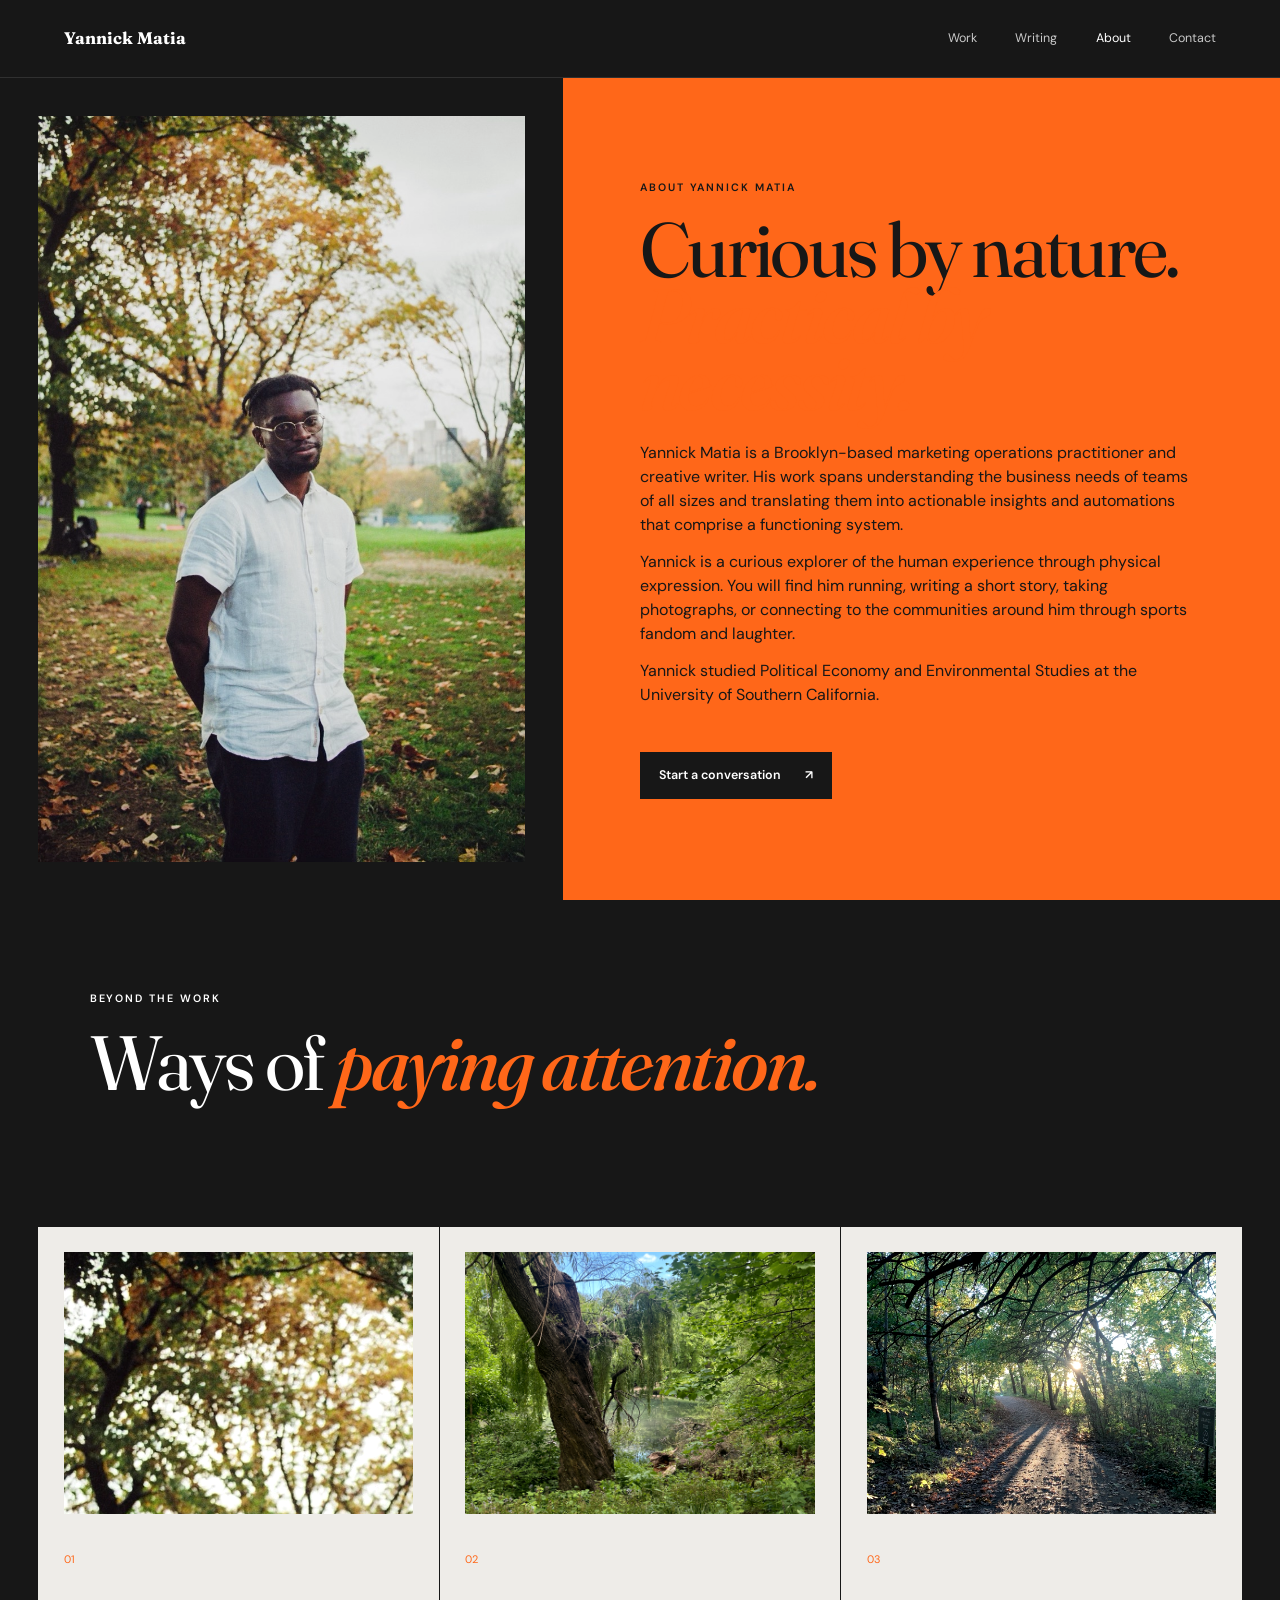
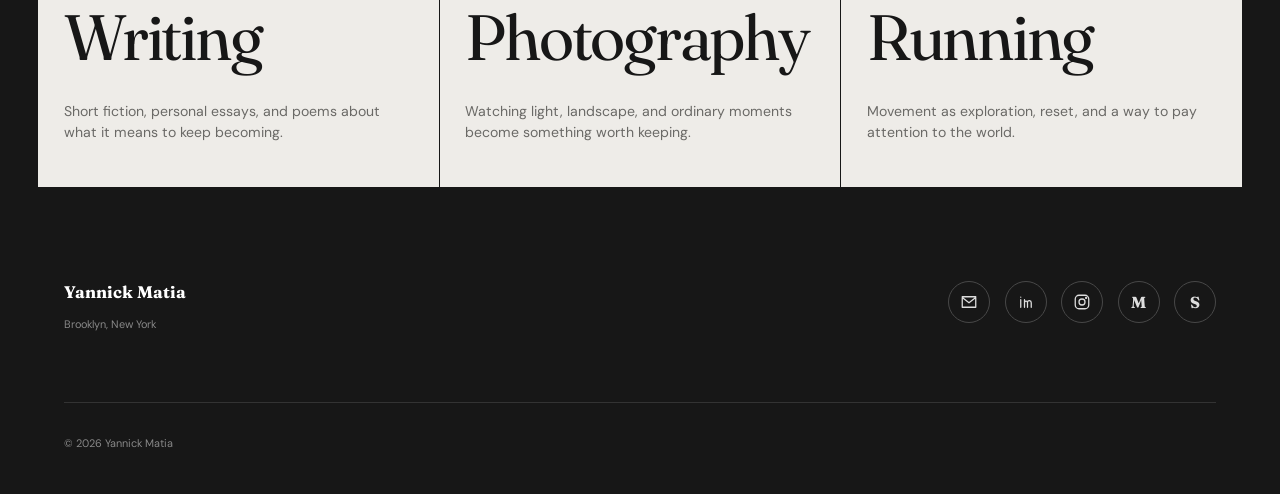
==== commit 688bceff: "Refine About layout and image framing" ====
--- a/about.html
+++ b/about.html
@@ -4,9 +4,10 @@
 <header class="site-header"><a class="brand" href="index.html">Yannick Matia</a><nav aria-label="Primary navigation"><a href="work.html">Work</a><a href="writing.html">Writing</a><a aria-current="page" href="about.html">About</a><a href="mailto:yannick.matia2@gmail.com">Contact</a></nav></header>
 <main id="main">
   <section class="about-page">
-    <div class="about-image"><img src="assets/photos/yannick-jersey-natural.jpg" alt="Yannick Matia smiling in a black and blue jersey in a sunlit park"></div>
+    <div class="about-image"><img src="assets/photos/yannick-park.jpg" alt="Yannick Matia standing in a Brooklyn park in autumn"></div>
     <div class="about-story"><p class="eyebrow">About Yannick Matia</p><h1>Curious by nature.<br><em>Practical by necessity.</em></h1><div class="bio"><p>Yannick Matia is a Brooklyn-based marketing operations practitioner and creative writer. His work spans understanding the business needs of teams of all sizes and translating them into actionable insights and automations that comprise a functioning system.</p><p>Yannick is a curious explorer of the human experience through physical expression. You will find him running, writing a short story, taking photographs, or connecting to the communities around him through sports fandom and laughter.</p><p>Yannick studied Political Economy and Environmental Studies at the University of Southern California.</p></div><a class="contact-button" href="mailto:yannick.matia2@gmail.com">Start a conversation <span aria-hidden="true">↗</span></a></div>
   </section>
-  <section class="affinities"><article><img src="assets/photos/brooklyn-sunset.jpg" alt="A vivid sunset over the East River in Brooklyn photographed by Yannick Matia"><span>01</span><h2>Writing</h2><p>Short fiction, personal essays, and poems about what it means to keep becoming.</p></article><article><img src="assets/photos/natural-observation.jpg" alt="A lush pond framed by trees and wildflowers photographed by Yannick Matia"><span>02</span><h2>Photography</h2><p>Watching light, landscape, and ordinary moments become something worth keeping.</p></article><article><img src="assets/photos/woodland-path.jpg" alt="A sunlit woodland running path photographed by Yannick Matia"><span>03</span><h2>Running</h2><p>Movement as exploration, reset, and a way to pay attention to the world.</p></article></section>
+  <section class="affinities-intro"><p class="eyebrow">Beyond the work</p><h2>Ways of <em>paying attention.</em></h2></section>
+  <section class="affinities"><article><div class="affinity-image"><img src="assets/photos/yannick-park.jpg" alt="An autumn tree canopy in a Brooklyn park photographed by Yannick Matia"></div><span>01</span><h2>Writing</h2><p>Short fiction, personal essays, and poems about what it means to keep becoming.</p></article><article><div class="affinity-image"><img src="assets/photos/natural-observation.jpg" alt="A lush pond framed by trees and wildflowers photographed by Yannick Matia"></div><span>02</span><h2>Photography</h2><p>Watching light, landscape, and ordinary moments become something worth keeping.</p></article><article><div class="affinity-image"><img src="assets/photos/woodland-path.jpg" alt="A sunlit woodland running path photographed by Yannick Matia"></div><span>03</span><h2>Running</h2><p>Movement as exploration, reset, and a way to pay attention to the world.</p></article></section>
 </main>
 <footer class="site-footer"><div class="footer-identity"><a class="brand" href="index.html">Yannick Matia</a><p>Brooklyn, New York</p></div><nav class="social-icons" aria-label="Connect with Yannick"><a href="mailto:yannick.matia2@gmail.com" aria-label="Email Yannick"><svg viewBox="0 0 24 24" aria-hidden="true"><path d="M3 5h18v14H3zM3 6l9 7 9-7"/></svg></a><a href="https://www.linkedin.com/in/yannick-matia/" target="_blank" rel="noopener noreferrer" aria-label="Yannick Matia on LinkedIn"><svg viewBox="0 0 24 24" aria-hidden="true"><path d="M5 9v10M5 5.5v.01M10 19v-6c0-2.5 4-3 4 0v6M10 9v10M14 12c.5-2.5 5-2.5 5 1v6"/></svg></a><a href="https://www.instagram.com/thequestofyannick/" target="_blank" rel="noopener noreferrer" aria-label="The Quest of Yannick on Instagram"><svg viewBox="0 0 24 24" aria-hidden="true"><rect x="3" y="3" width="18" height="18" rx="5"/><circle cx="12" cy="12" r="4"/><circle cx="17.5" cy="6.5" r=".7" fill="currentColor"/></svg></a><a class="letter-icon" href="https://medium.com/@yannickmatia" target="_blank" rel="noopener noreferrer" aria-label="Yannick Matia on Medium">M</a><a class="letter-icon" href="https://yannickmatia.substack.com/" target="_blank" rel="noopener noreferrer" aria-label="Yannick Matia on Substack">S</a></nav><p class="copyright">© 2026 Yannick Matia</p></footer></body></html>
--- a/style.css
+++ b/style.css
@@ -51,7 +51,7 @@
 .essay-card:hover{background:var(--mist)}
 .about-preview{display:grid;grid-template-columns:1.1fr .9fr;min-height:650px;background:var(--orange);border-top:1px solid var(--line)}
 .about-preview-copy{align-self:center;padding:clamp(4rem,8vw,8rem) clamp(1.25rem,7vw,7rem)}
-.about-preview-copy>p:not(.eyebrow){max-width:460px;margin:2rem 0 1.2rem}.about-preview figure{position:relative;margin:0;overflow:hidden}.about-preview figure:after{content:"";position:absolute;inset:0;background:linear-gradient(135deg,rgba(23,23,23,.06),rgba(76,40,150,.34));mix-blend-mode:multiply}.about-preview img{width:100%;height:100%;display:block;object-fit:cover;object-position:center;filter:saturate(.8) contrast(1.08)}
+.about-preview-copy>p:not(.eyebrow){max-width:460px;margin:2rem 0 1.2rem}.about-preview figure{position:relative;align-self:center;aspect-ratio:4/3;margin:clamp(2rem,4vw,4rem);overflow:hidden;background:#2b514e}.about-preview figure:after{content:"";position:absolute;inset:0;background:linear-gradient(135deg,rgba(23,23,23,.06),rgba(76,40,150,.2));mix-blend-mode:multiply}.about-preview img{width:100%;height:100%;display:block;object-fit:contain;object-position:center;filter:saturate(.8) contrast(1.08)}
 .site-footer{display:grid;grid-template-columns:1fr auto;gap:3rem;padding:3.5rem clamp(1.25rem,5vw,5rem) 2rem;color:var(--paper)}
 .footer-identity p,.copyright{color:#888;font-size:.68rem}
 .social-icons{display:flex;gap:.9rem}
@@ -82,18 +82,19 @@
 .writing-row h2{margin:.4rem 0 0;font-size:clamp(2rem,5vw,4.8rem);line-height:.96}.writing-row p{margin:.7rem 0 0;color:var(--muted)}.writing-row b{color:var(--orange);font-size:1.4rem}.writing-row:hover h2{font-style:italic}
 .archive-note{display:flex;justify-content:space-between;align-items:center;gap:2rem;padding:3rem clamp(1.25rem,7vw,7rem);background:var(--orange)}.archive-note p{font-family:"Fraunces",Georgia,serif;font-size:1.5rem}.archive-note div{display:flex;gap:2rem}.archive-note a{font-weight:600;text-underline-offset:5px}
 .about-page{display:grid;grid-template-columns:.88fr 1.12fr;background:var(--orange)}
-.about-image{min-height:calc(100svh - 78px)}.about-image img{width:100%;height:100%;display:block;object-fit:cover;object-position:center 22%;filter:brightness(.92) saturate(.85)}
+.about-image{min-height:calc(100svh - 78px);padding:clamp(1.25rem,3vw,3rem);background:var(--ink)}.about-image img{width:100%;height:100%;display:block;object-fit:cover;object-position:center 22%;filter:brightness(.92) saturate(.85)}
 .about-story{align-self:center;padding:clamp(3rem,6vw,6rem)}.about-story h1{font-size:clamp(3.4rem,6vw,6rem);line-height:.86}.bio{max-width:680px;margin-top:1.6rem}.bio p{margin:.8rem 0}
 .contact-button{display:inline-flex;margin-top:2rem;padding:.9rem 1.2rem;background:var(--ink);color:var(--paper);font-size:.78rem;font-weight:600;text-decoration:none}.contact-button span{margin-left:1.5rem}.contact-button:hover{background:var(--paper);color:var(--ink)}
-.affinities{display:grid;grid-template-columns:repeat(3,1fr);background:var(--mist)}.affinities article{position:relative;min-height:560px;padding:0 clamp(2rem,4vw,4rem) clamp(2rem,4vw,4rem);border-right:1px solid var(--line);overflow:hidden}.affinities img{width:100%;height:260px;margin:0 0 2rem;object-fit:cover;object-position:center;filter:saturate(.78) contrast(1.08)}.affinities article:nth-child(1) img{filter:saturate(.72) contrast(1.1) hue-rotate(8deg)}.affinities article:nth-child(2) img{filter:saturate(.9) contrast(1.05)}.affinities article:nth-child(3) img{filter:saturate(.75) contrast(1.1)}.affinities span{font-size:.68rem;color:var(--orange)}.affinities h2{margin:1.2rem 0 1rem;font-size:clamp(2.5rem,5vw,4.5rem)}.affinities p{color:var(--muted);font-size:.88rem}
+.affinities-intro{min-height:240px;padding:clamp(4rem,7vw,7rem);display:flex;flex-direction:column;justify-content:center;background:var(--ink);color:var(--paper)}.affinities-intro h2{max-width:900px;margin:0;font-size:clamp(3rem,6vw,5.5rem);line-height:.92}
+.affinities{display:grid;grid-template-columns:repeat(3,1fr);gap:1px;padding:clamp(1.25rem,3vw,3rem);background:var(--ink)}.affinities article{position:relative;min-height:560px;padding:clamp(1.25rem,2vw,2rem);background:var(--mist);overflow:hidden}.affinity-image{aspect-ratio:4/3;margin:0 0 2rem;overflow:hidden}.affinity-image img{width:100%;height:100%;display:block;object-fit:cover;object-position:center;filter:saturate(.78) contrast(1.08)}.affinities article:nth-child(1) img{object-position:left top;transform:scale(1.8);transform-origin:left top;filter:saturate(.72) contrast(1.1) hue-rotate(8deg)}.affinities article:nth-child(2) img{filter:saturate(.9) contrast(1.05)}.affinities article:nth-child(3) img{filter:saturate(.75) contrast(1.1)}.affinities span{font-size:.68rem;color:var(--orange)}.affinities h2{margin:1.2rem 0 1rem;font-size:clamp(2.5rem,5vw,4.5rem)}.affinities p{color:var(--muted);font-size:.88rem}
 
 @media(max-width:760px){
   .site-header nav{gap:1rem}.site-header nav a:last-child{display:none}
   .hero{min-height:780px}.hero-photo{right:-28%;width:80%;opacity:.58}.hero-photo:before{background:linear-gradient(90deg,var(--ink),rgba(23,23,23,.25))}h1{font-size:clamp(4.6rem,23vw,7.5rem)}
   .role{max-width:330px}.section-intro{display:block}.section-intro .section-link,.section-note{display:block;margin-top:2rem}
   .work-grid,.essay-grid{grid-template-columns:1fr}.work-card{min-height:240px}.essay-card{min-height:240px}
-  .about-preview{grid-template-columns:1fr}.about-preview figure{min-height:480px}.case{grid-template-columns:1fr}.case-label{justify-content:space-between}.case h2{white-space:normal}.writing-row{grid-template-columns:38px 1fr auto;gap:1rem}.archive-note{display:block}.archive-note div{display:grid;gap:.7rem;margin-top:1rem}
-  .about-page{grid-template-columns:1fr}.about-image{min-height:620px}.affinities{grid-template-columns:1fr}.affinities article{min-height:240px;border-right:0;border-bottom:1px solid var(--line)}
+  .about-preview{grid-template-columns:1fr}.about-preview figure{min-height:0;margin:1.25rem;aspect-ratio:4/3}.case{grid-template-columns:1fr}.case-label{justify-content:space-between}.case h2{white-space:normal}.writing-row{grid-template-columns:38px 1fr auto;gap:1rem}.archive-note{display:block}.archive-note div{display:grid;gap:.7rem;margin-top:1rem}
+  .about-page{grid-template-columns:1fr}.about-image{min-height:620px}.affinities{grid-template-columns:1fr}.affinities article{min-height:240px}
   .site-footer{grid-template-columns:1fr}.social-icons{flex-wrap:wrap}.copyright{grid-column:1}
 }
 @media(prefers-reduced-motion:reduce){html{scroll-behavior:auto}}
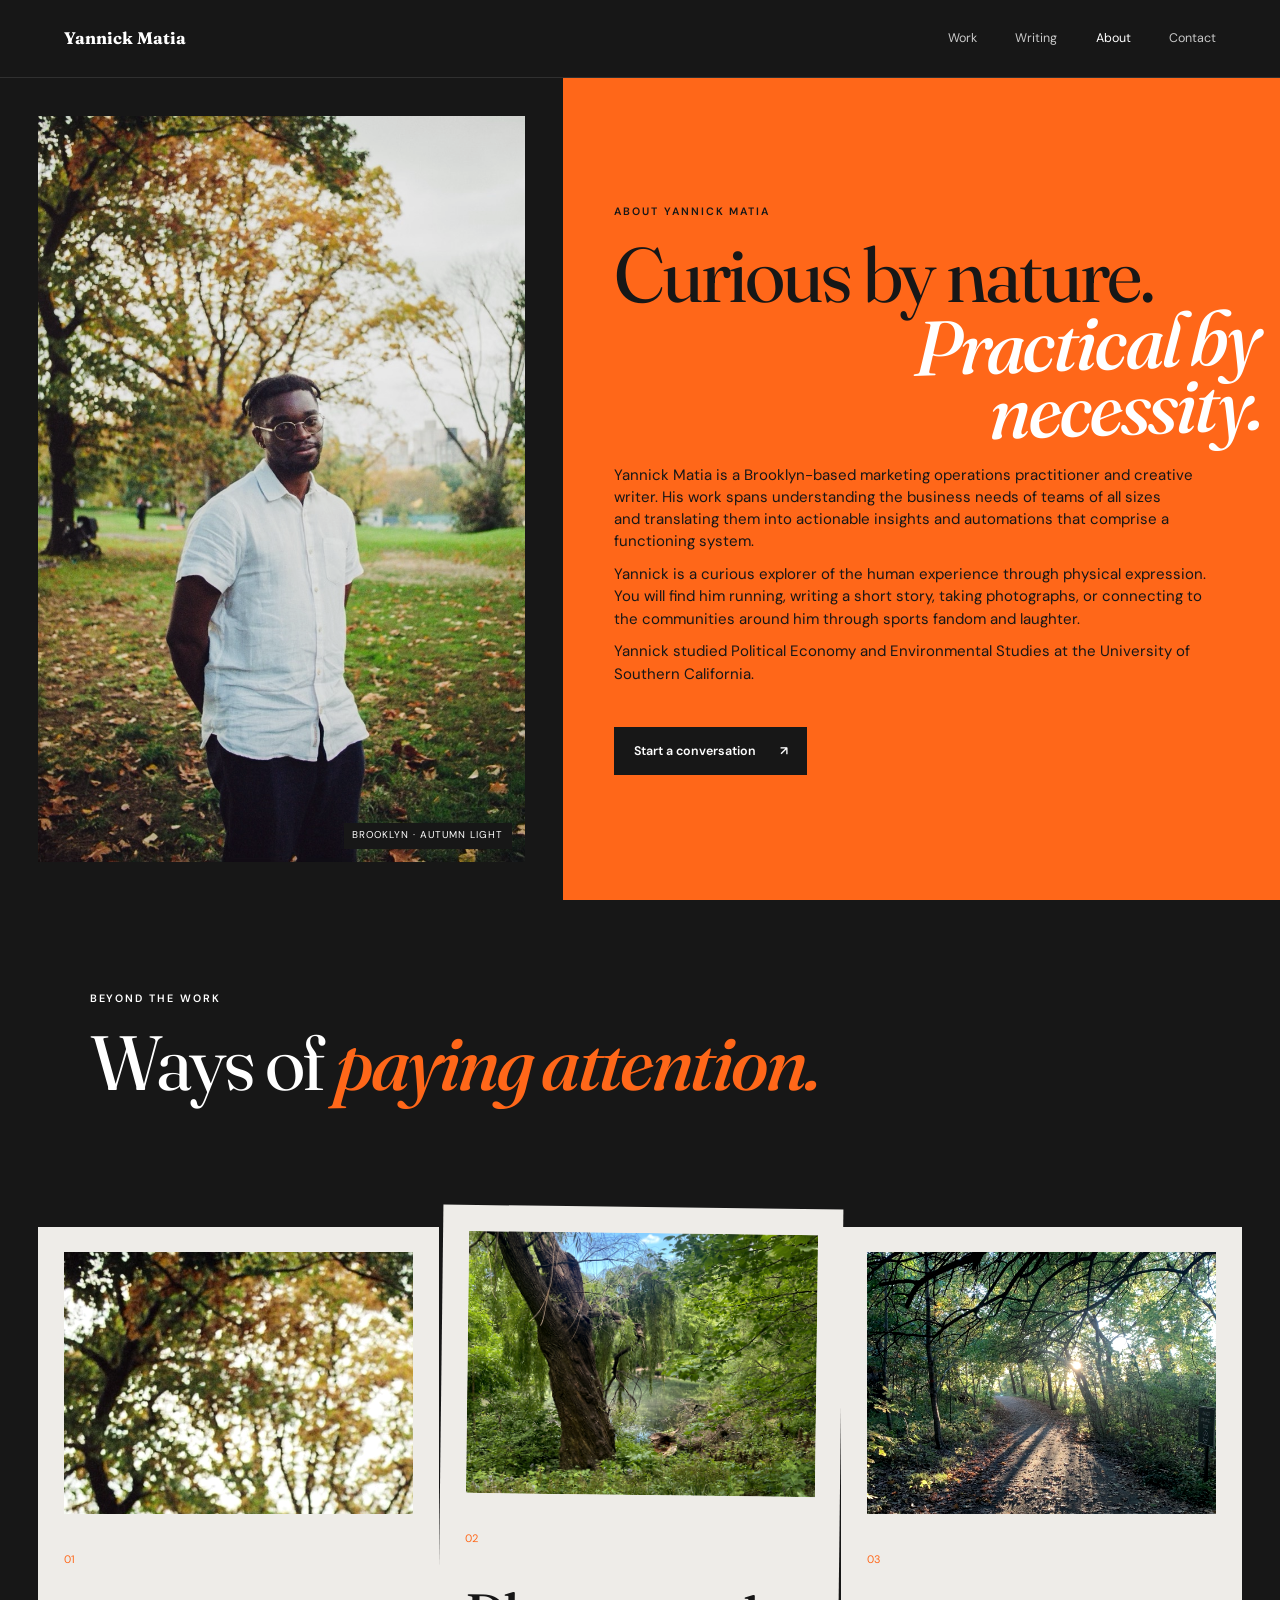
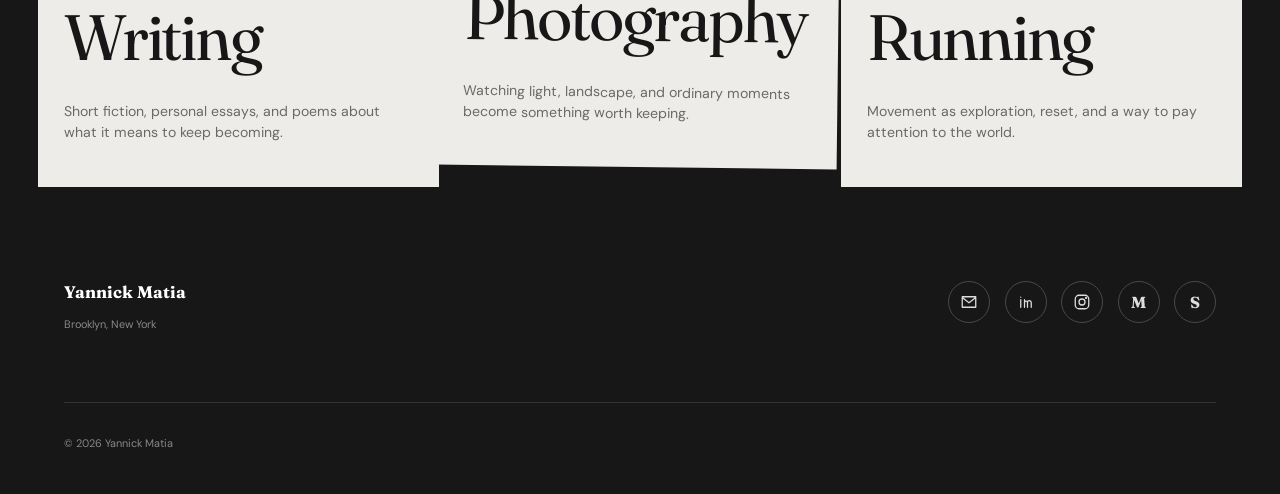
==== commit d78d3290: "Add expressive details across portfolio" ====
--- a/about.html
+++ b/about.html
@@ -4,10 +4,10 @@
 <header class="site-header"><a class="brand" href="index.html">Yannick Matia</a><nav aria-label="Primary navigation"><a href="work.html">Work</a><a href="writing.html">Writing</a><a aria-current="page" href="about.html">About</a><a href="mailto:yannick.matia2@gmail.com">Contact</a></nav></header>
 <main id="main">
   <section class="about-page">
-    <div class="about-image"><img src="assets/photos/yannick-park.jpg" alt="Yannick Matia standing in a Brooklyn park in autumn"></div>
+    <div class="about-image"><img src="assets/photos/yannick-park.jpg" alt="Yannick Matia standing in a Brooklyn park in autumn"><p>Brooklyn · autumn light</p></div>
     <div class="about-story"><p class="eyebrow">About Yannick Matia</p><h1>Curious by nature.<br><em>Practical by necessity.</em></h1><div class="bio"><p>Yannick Matia is a Brooklyn-based marketing operations practitioner and creative writer. His work spans understanding the business needs of teams of all sizes and translating them into actionable insights and automations that comprise a functioning system.</p><p>Yannick is a curious explorer of the human experience through physical expression. You will find him running, writing a short story, taking photographs, or connecting to the communities around him through sports fandom and laughter.</p><p>Yannick studied Political Economy and Environmental Studies at the University of Southern California.</p></div><a class="contact-button" href="mailto:yannick.matia2@gmail.com">Start a conversation <span aria-hidden="true">↗</span></a></div>
   </section>
   <section class="affinities-intro"><p class="eyebrow">Beyond the work</p><h2>Ways of <em>paying attention.</em></h2></section>
-  <section class="affinities"><article><div class="affinity-image"><img src="assets/photos/yannick-park.jpg" alt="An autumn tree canopy in a Brooklyn park photographed by Yannick Matia"></div><span>01</span><h2>Writing</h2><p>Short fiction, personal essays, and poems about what it means to keep becoming.</p></article><article><div class="affinity-image"><img src="assets/photos/natural-observation.jpg" alt="A lush pond framed by trees and wildflowers photographed by Yannick Matia"></div><span>02</span><h2>Photography</h2><p>Watching light, landscape, and ordinary moments become something worth keeping.</p></article><article><div class="affinity-image"><img src="assets/photos/woodland-path.jpg" alt="A sunlit woodland running path photographed by Yannick Matia"></div><span>03</span><h2>Running</h2><p>Movement as exploration, reset, and a way to pay attention to the world.</p></article></section>
+  <section class="affinities"><article data-aside="follow the thought"><div class="affinity-image"><img src="assets/photos/yannick-park.jpg" alt="An autumn tree canopy in a Brooklyn park photographed by Yannick Matia"></div><span>01</span><h2>Writing</h2><p>Short fiction, personal essays, and poems about what it means to keep becoming.</p></article><article data-aside="hold the frame"><div class="affinity-image"><img src="assets/photos/natural-observation.jpg" alt="A lush pond framed by trees and wildflowers photographed by Yannick Matia"></div><span>02</span><h2>Photography</h2><p>Watching light, landscape, and ordinary moments become something worth keeping.</p></article><article data-aside="keep moving"><div class="affinity-image"><img src="assets/photos/woodland-path.jpg" alt="A sunlit woodland running path photographed by Yannick Matia"></div><span>03</span><h2>Running</h2><p>Movement as exploration, reset, and a way to pay attention to the world.</p></article></section>
 </main>
 <footer class="site-footer"><div class="footer-identity"><a class="brand" href="index.html">Yannick Matia</a><p>Brooklyn, New York</p></div><nav class="social-icons" aria-label="Connect with Yannick"><a href="mailto:yannick.matia2@gmail.com" aria-label="Email Yannick"><svg viewBox="0 0 24 24" aria-hidden="true"><path d="M3 5h18v14H3zM3 6l9 7 9-7"/></svg></a><a href="https://www.linkedin.com/in/yannick-matia/" target="_blank" rel="noopener noreferrer" aria-label="Yannick Matia on LinkedIn"><svg viewBox="0 0 24 24" aria-hidden="true"><path d="M5 9v10M5 5.5v.01M10 19v-6c0-2.5 4-3 4 0v6M10 9v10M14 12c.5-2.5 5-2.5 5 1v6"/></svg></a><a href="https://www.instagram.com/thequestofyannick/" target="_blank" rel="noopener noreferrer" aria-label="The Quest of Yannick on Instagram"><svg viewBox="0 0 24 24" aria-hidden="true"><rect x="3" y="3" width="18" height="18" rx="5"/><circle cx="12" cy="12" r="4"/><circle cx="17.5" cy="6.5" r=".7" fill="currentColor"/></svg></a><a class="letter-icon" href="https://medium.com/@yannickmatia" target="_blank" rel="noopener noreferrer" aria-label="Yannick Matia on Medium">M</a><a class="letter-icon" href="https://yannickmatia.substack.com/" target="_blank" rel="noopener noreferrer" aria-label="Yannick Matia on Substack">S</a></nav><p class="copyright">© 2026 Yannick Matia</p></footer></body></html>
--- a/style.css
+++ b/style.css
@@ -4,6 +4,7 @@
 *{box-sizing:border-box}
 html{scroll-behavior:smooth}
 body{margin:0;background:var(--ink);color:var(--ink);font-family:"DM Sans",Arial,sans-serif;line-height:1.5}
+p{text-wrap:pretty}
 a{color:inherit}
 a:focus-visible{outline:3px solid var(--orange);outline-offset:5px}
 .skip-link{position:fixed;top:-100px;left:1rem;z-index:20;background:var(--paper);padding:.75rem 1rem}
@@ -15,10 +16,12 @@
 .site-header nav a:hover,.site-header nav a[aria-current="page"]{color:var(--paper)}
 main,.site-footer{max-width:var(--max);margin:auto}
 .eyebrow{margin:0 0 1.4rem;font-size:.67rem;font-weight:600;letter-spacing:.18em;text-transform:uppercase}
-h1,h2,h3{font-family:"Fraunces",Georgia,serif;font-weight:400;letter-spacing:-.035em}
+h1,h2,h3{font-family:"Fraunces",Georgia,serif;font-weight:400;letter-spacing:-.035em;text-wrap:balance}
 em{color:var(--orange);font-weight:500}
+.annotation{position:absolute;z-index:3;font:italic 600 .78rem/1.2 "Comic Sans MS","Bradley Hand",cursive;letter-spacing:.02em;transform:rotate(-5deg)}
 .hero{position:relative;min-height:calc(100svh - 78px);overflow:hidden;background:var(--ink);color:var(--paper);padding:clamp(4rem,8vw,8rem) clamp(1.25rem,7vw,7rem)}
 .hero-copy{position:relative;z-index:2;max-width:940px}
+.hero-note{right:8%;bottom:-2rem;color:var(--orange)}.hero-note:after{content:"";position:absolute;width:70px;height:32px;left:-28px;top:-36px;border:2px solid var(--orange);border-color:var(--orange) transparent transparent var(--orange);border-radius:50%;transform:rotate(18deg)}
 .hero .eyebrow{color:#aaa}
 h1{margin:0;font-size:clamp(5rem,12vw,11rem);line-height:.76}
 .role{margin:3rem 0 0;font-size:clamp(1rem,1.8vw,1.35rem);line-height:1.42}
@@ -35,23 +38,23 @@
 .section-link{font-size:.76rem;font-weight:600;text-underline-offset:5px;white-space:nowrap}
 .section-link span{color:var(--orange);margin-left:.8rem}
 .work-grid{display:grid;grid-template-columns:repeat(3,1fr);gap:1rem}
-.work-card{min-height:300px;padding:clamp(1.5rem,3vw,2.5rem);display:flex;flex-direction:column;background:var(--paper);border-top:3px solid transparent;text-decoration:none}
+.work-card{position:relative;min-height:300px;padding:clamp(1.5rem,3vw,2.5rem);display:flex;flex-direction:column;background:var(--paper);border-top:3px solid transparent;text-decoration:none;overflow:hidden}
 .work-card:nth-child(2){background:#dfdcd6;border-color:var(--orange)}
 .work-card span{font-size:.68rem;color:var(--muted)}
 .work-card h3{margin:auto 0 1.5rem;font-size:clamp(2rem,3.3vw,3.1rem);line-height:.96}
-.work-card p{margin:0;max-width:320px;color:var(--muted);font-size:.88rem;line-height:1.55}.work-card:hover{border-color:var(--orange)}
+.work-card p{margin:0;max-width:320px;color:var(--muted);font-size:.88rem;line-height:1.55}.work-card:hover{border-color:var(--orange)}.hover-aside{display:block;margin-top:1rem;color:var(--orange);font:italic 600 .72rem/1.2 "Comic Sans MS","Bradley Hand",cursive;opacity:0;transform:translateY(8px) rotate(-2deg);transition:.2s ease}.work-card:hover .hover-aside,.work-card:focus-visible .hover-aside,.writing-row:hover .hover-aside,.writing-row:focus-visible .hover-aside{opacity:1;transform:translateY(0) rotate(-2deg)}
 .writing{background:var(--paper)}
 .section-note{max-width:360px;margin:0 0 1.2rem;color:var(--muted);font-size:.9rem}.writing-intro>div:last-child{max-width:380px}
-.writing-landscape{position:relative;height:clamp(280px,42vw,560px);margin:0 0 1rem;overflow:hidden;background:var(--ink)}.writing-landscape:after{content:"";position:absolute;inset:0;background:linear-gradient(90deg,rgba(23,23,23,.78),transparent 55%),linear-gradient(0deg,rgba(255,103,25,.24),transparent 55%);mix-blend-mode:multiply}.writing-landscape img{width:100%;height:100%;display:block;object-fit:cover;object-position:center 48%;filter:saturate(.72) contrast(1.12)}
+.writing-landscape{position:relative;height:clamp(280px,42vw,560px);margin:0 0 1rem;overflow:hidden;background:var(--ink)}.writing-landscape:after{content:"";position:absolute;inset:0;background:linear-gradient(90deg,rgba(23,23,23,.78),transparent 55%),linear-gradient(0deg,rgba(255,103,25,.24),transparent 55%);mix-blend-mode:multiply}.writing-landscape img{width:100%;height:100%;display:block;object-fit:cover;object-position:center 48%;filter:saturate(.72) contrast(1.12)}.writing-landscape figcaption{position:absolute;z-index:2;right:1.5rem;bottom:1.2rem;color:var(--paper);font-size:.65rem;letter-spacing:.12em;text-transform:uppercase}
 .essay-grid{display:grid;grid-template-columns:1fr 1fr;gap:1px;background:var(--line);border-top:1px solid var(--line);border-bottom:1px solid var(--line)}
 .essay-card{position:relative;min-height:290px;padding:clamp(1.5rem,3vw,2.5rem);background:var(--paper);text-decoration:none}
 .essay-card>span{font-size:.67rem;color:var(--muted);letter-spacing:.1em;text-transform:uppercase}
 .essay-card h3{max-width:520px;margin:4rem 0 0;font-size:clamp(2rem,4vw,3.8rem);line-height:1.02}
 .essay-card b{position:absolute;right:2rem;bottom:2rem;color:var(--orange);font-size:1.4rem}
 .essay-card:hover{background:var(--mist)}
-.about-preview{display:grid;grid-template-columns:1.1fr .9fr;min-height:650px;background:var(--orange);border-top:1px solid var(--line)}
-.about-preview-copy{align-self:center;padding:clamp(4rem,8vw,8rem) clamp(1.25rem,7vw,7rem)}
-.about-preview-copy>p:not(.eyebrow){max-width:460px;margin:2rem 0 1.2rem}.about-preview figure{position:relative;align-self:center;aspect-ratio:4/3;margin:clamp(2rem,4vw,4rem);overflow:hidden;background:#2b514e}.about-preview figure:after{content:"";position:absolute;inset:0;background:linear-gradient(135deg,rgba(23,23,23,.06),rgba(76,40,150,.2));mix-blend-mode:multiply}.about-preview img{width:100%;height:100%;display:block;object-fit:contain;object-position:center;filter:saturate(.8) contrast(1.08)}
+.about-preview{display:grid;grid-template-columns:1.1fr .9fr;min-height:540px;background:var(--orange);border-top:1px solid var(--line)}
+.about-preview-copy{align-self:center;padding:clamp(3rem,5vw,5rem) clamp(1.25rem,7vw,7rem)}
+.about-preview h2 em{display:block;margin:.12em -8% 0 12%;color:var(--paper);text-align:right;transform:rotate(-2deg)}.about-preview-copy>p:not(.eyebrow){max-width:460px;margin:1.25rem 0 1.2rem}.closing-line span{white-space:nowrap}.about-preview figure{position:relative;align-self:center;aspect-ratio:4/3;margin:clamp(1.5rem,3vw,3rem);overflow:visible;transform:rotate(1.2deg)}.about-preview img{width:100%;height:100%;display:block;object-fit:contain;object-position:center;filter:saturate(.8) contrast(1.08)}.about-preview figcaption{position:absolute;right:.3rem;bottom:-1.45rem;font:italic 600 .7rem/1.2 "Comic Sans MS","Bradley Hand",cursive;transform:rotate(-3deg)}
 .site-footer{display:grid;grid-template-columns:1fr auto;gap:3rem;padding:3.5rem clamp(1.25rem,5vw,5rem) 2rem;color:var(--paper)}
 .footer-identity p,.copyright{color:#888;font-size:.68rem}
 .social-icons{display:flex;gap:.9rem}
@@ -61,7 +64,7 @@
 .letter-icon{font:700 1rem/1 "Fraunces",Georgia,serif}
 .copyright{grid-column:1/-1;padding-top:2rem;border-top:1px solid #333}
 
-.page-hero{padding:clamp(5rem,10vw,10rem) clamp(1.25rem,7vw,7rem);background:var(--ink);color:var(--paper)}
+.page-hero{position:relative;overflow:hidden;padding:clamp(5rem,10vw,10rem) clamp(1.25rem,7vw,7rem);background:var(--ink);color:var(--paper)}
 .page-hero h1{font-size:clamp(4.2rem,9.5vw,9rem);line-height:.84}
 .page-hero>p:last-child{max-width:560px;margin:3rem 0 0;color:#aaa;font-size:1.05rem}
 .case-list{background:var(--paper)}
@@ -73,28 +76,31 @@
 .case>div:last-child>p{max-width:680px;color:var(--muted)}
 .case ul{display:flex;flex-wrap:wrap;gap:.5rem;margin:1.5rem 0 0;padding:0;list-style:none}
 .case li{padding:.5rem .8rem;border:1px solid var(--orange);background:var(--orange);color:var(--ink);font-size:.72rem;font-weight:700}
+.case{transition:transform .2s ease,background .2s ease}.case:hover{transform:translateX(.75rem)}.case:nth-child(3){position:relative;margin:1.5rem clamp(1.25rem,4vw,4rem);background:var(--orange);transform:rotate(-.5deg)}.case:nth-child(3) .case-label span{color:var(--paper)}.case:nth-child(3) li{border-color:var(--ink);background:var(--ink);color:var(--paper)}.case:nth-child(3):hover{transform:translateX(.75rem) rotate(-.5deg)}
+.system-sketch{position:absolute;right:7vw;top:50%;width:260px;height:130px;transform:translateY(-50%)}.system-sketch i{position:absolute;width:42px;height:42px;border:2px solid var(--orange);border-radius:50%}.system-sketch i:nth-child(1){left:0;top:45px}.system-sketch i:nth-child(2){left:105px;top:0}.system-sketch i:nth-child(3){right:0;bottom:0}.system-sketch b{position:absolute;height:2px;background:var(--orange);transform-origin:left}.system-sketch b:nth-of-type(1){left:37px;top:52px;width:86px;transform:rotate(-20deg)}.system-sketch b:nth-of-type(2){left:138px;top:38px;width:96px;transform:rotate(33deg)}.sketch-note{right:8vw;bottom:15%;color:var(--orange)}
 .writing-hero{background:linear-gradient(118deg,#171717 0 72%,#2a2724 72%)}
+.writing-hero>p:last-of-type{max-width:none;white-space:nowrap}.writing-note{right:8vw;bottom:16%;color:var(--orange)}
 .writing-index{background:var(--paper)}
 .writing-row{display:grid;grid-template-columns:70px 1fr auto;gap:2rem;align-items:center;padding:clamp(2rem,5vw,4rem) clamp(1.25rem,7vw,7rem);border-bottom:1px solid var(--line);text-decoration:none}
 .writing-row:nth-child(even){background:var(--mist)}
 .writing-row.featured{border-left:5px solid var(--orange)}
 .writing-row>span,.writing-row small{color:var(--muted);font-size:.68rem;letter-spacing:.1em;text-transform:uppercase}
-.writing-row h2{margin:.4rem 0 0;font-size:clamp(2rem,5vw,4.8rem);line-height:.96}.writing-row p{margin:.7rem 0 0;color:var(--muted)}.writing-row b{color:var(--orange);font-size:1.4rem}.writing-row:hover h2{font-style:italic}
+.writing-row h2{margin:.4rem 0 0;font-size:clamp(2rem,5vw,4.8rem);line-height:.96}.writing-row p{margin:.7rem 0 0;color:var(--muted)}.writing-row b{color:var(--orange);font-size:1.4rem}.writing-row:hover h2{font-style:italic}.writing-row .hover-aside{margin:.65rem 0 0}.writing-row:nth-child(2){margin-left:clamp(1.5rem,6vw,6rem);border-left:5px solid var(--orange)}
 .archive-note{display:flex;justify-content:space-between;align-items:center;gap:2rem;padding:3rem clamp(1.25rem,7vw,7rem);background:var(--orange)}.archive-note p{font-family:"Fraunces",Georgia,serif;font-size:1.5rem}.archive-note div{display:flex;gap:2rem}.archive-note a{font-weight:600;text-underline-offset:5px}
 .about-page{display:grid;grid-template-columns:.88fr 1.12fr;background:var(--orange)}
-.about-image{min-height:calc(100svh - 78px);padding:clamp(1.25rem,3vw,3rem);background:var(--ink)}.about-image img{width:100%;height:100%;display:block;object-fit:cover;object-position:center 22%;filter:brightness(.92) saturate(.85)}
-.about-story{align-self:center;padding:clamp(3rem,6vw,6rem)}.about-story h1{font-size:clamp(3.4rem,6vw,6rem);line-height:.86}.bio{max-width:680px;margin-top:1.6rem}.bio p{margin:.8rem 0}
+.about-image{position:relative;min-height:calc(100svh - 78px);padding:clamp(1.25rem,3vw,3rem);background:var(--ink)}.about-image img{width:100%;height:100%;display:block;object-fit:cover;object-position:center 22%;filter:brightness(.92) saturate(.85)}.about-image p{position:absolute;right:clamp(1.5rem,4vw,4rem);bottom:clamp(1.5rem,4vw,4rem);margin:0;padding:.35rem .55rem;background:var(--ink);color:var(--paper);font-size:.62rem;letter-spacing:.1em;text-transform:uppercase}
+.about-story{align-self:center;padding:clamp(2.5rem,4vw,4rem)}.about-story h1{font-size:clamp(3.4rem,6vw,6rem);line-height:.86}.about-story h1 em{display:block;margin:.08em -5% 0 12%;color:var(--paper);text-align:right;transform:rotate(-2deg)}.bio{max-width:700px;margin-top:1.1rem;font-size:.94rem;line-height:1.48}.bio p{margin:.65rem 0}
 .contact-button{display:inline-flex;margin-top:2rem;padding:.9rem 1.2rem;background:var(--ink);color:var(--paper);font-size:.78rem;font-weight:600;text-decoration:none}.contact-button span{margin-left:1.5rem}.contact-button:hover{background:var(--paper);color:var(--ink)}
 .affinities-intro{min-height:240px;padding:clamp(4rem,7vw,7rem);display:flex;flex-direction:column;justify-content:center;background:var(--ink);color:var(--paper)}.affinities-intro h2{max-width:900px;margin:0;font-size:clamp(3rem,6vw,5.5rem);line-height:.92}
-.affinities{display:grid;grid-template-columns:repeat(3,1fr);gap:1px;padding:clamp(1.25rem,3vw,3rem);background:var(--ink)}.affinities article{position:relative;min-height:560px;padding:clamp(1.25rem,2vw,2rem);background:var(--mist);overflow:hidden}.affinity-image{aspect-ratio:4/3;margin:0 0 2rem;overflow:hidden}.affinity-image img{width:100%;height:100%;display:block;object-fit:cover;object-position:center;filter:saturate(.78) contrast(1.08)}.affinities article:nth-child(1) img{object-position:left top;transform:scale(1.8);transform-origin:left top;filter:saturate(.72) contrast(1.1) hue-rotate(8deg)}.affinities article:nth-child(2) img{filter:saturate(.9) contrast(1.05)}.affinities article:nth-child(3) img{filter:saturate(.75) contrast(1.1)}.affinities span{font-size:.68rem;color:var(--orange)}.affinities h2{margin:1.2rem 0 1rem;font-size:clamp(2.5rem,5vw,4.5rem)}.affinities p{color:var(--muted);font-size:.88rem}
+.affinities{display:grid;grid-template-columns:repeat(3,1fr);gap:1px;padding:clamp(1.25rem,3vw,3rem);background:var(--ink)}.affinities article{position:relative;min-height:560px;padding:clamp(1.25rem,2vw,2rem);background:var(--mist);overflow:hidden}.affinities article:after{content:attr(data-aside) " ↗";position:absolute;right:1.5rem;bottom:1.2rem;color:var(--orange);font:italic 600 .72rem/1.2 "Comic Sans MS","Bradley Hand",cursive;opacity:0;transform:translateY(8px) rotate(-3deg);transition:.2s ease}.affinities article:hover:after{opacity:1;transform:translateY(0) rotate(-3deg)}.affinities article:nth-child(2){z-index:1;transform:translateY(-1.25rem) rotate(.7deg)}.affinity-image{aspect-ratio:4/3;margin:0 0 2rem;overflow:hidden}.affinity-image img{width:100%;height:100%;display:block;object-fit:cover;object-position:center;filter:saturate(.78) contrast(1.08)}.affinities article:nth-child(1) img{object-position:left top;transform:scale(1.8);transform-origin:left top;filter:saturate(.72) contrast(1.1) hue-rotate(8deg)}.affinities article:nth-child(2) img{filter:saturate(.9) contrast(1.05)}.affinities article:nth-child(3) img{filter:saturate(.75) contrast(1.1)}.affinities span{font-size:.68rem;color:var(--orange)}.affinities h2{margin:1.2rem 0 1rem;font-size:clamp(2.5rem,5vw,4.5rem)}.affinities p{color:var(--muted);font-size:.88rem}
 
 @media(max-width:760px){
   .site-header nav{gap:1rem}.site-header nav a:last-child{display:none}
   .hero{min-height:780px}.hero-photo{right:-28%;width:80%;opacity:.58}.hero-photo:before{background:linear-gradient(90deg,var(--ink),rgba(23,23,23,.25))}h1{font-size:clamp(4.6rem,23vw,7.5rem)}
   .role{max-width:330px}.section-intro{display:block}.section-intro .section-link,.section-note{display:block;margin-top:2rem}
   .work-grid,.essay-grid{grid-template-columns:1fr}.work-card{min-height:240px}.essay-card{min-height:240px}
-  .about-preview{grid-template-columns:1fr}.about-preview figure{min-height:0;margin:1.25rem;aspect-ratio:4/3}.case{grid-template-columns:1fr}.case-label{justify-content:space-between}.case h2{white-space:normal}.writing-row{grid-template-columns:38px 1fr auto;gap:1rem}.archive-note{display:block}.archive-note div{display:grid;gap:.7rem;margin-top:1rem}
-  .about-page{grid-template-columns:1fr}.about-image{min-height:620px}.affinities{grid-template-columns:1fr}.affinities article{min-height:240px}
+  .annotation,.system-sketch{display:none}.about-preview{grid-template-columns:1fr}.about-preview h2 em,.about-story h1 em{margin:.08em 0 0;text-align:left;transform:none}.about-preview figure{min-height:0;margin:1.25rem;aspect-ratio:4/3;transform:none}.case{grid-template-columns:1fr}.case:hover{transform:none}.case:nth-child(3),.case:nth-child(3):hover{margin:0;transform:none}.case-label{justify-content:space-between}.case h2{white-space:normal}.writing-row{grid-template-columns:38px 1fr auto;gap:1rem}.writing-row:nth-child(2){margin-left:0}.writing-hero>p:last-of-type{white-space:normal}.archive-note{display:block}.archive-note div{display:grid;gap:.7rem;margin-top:1rem}
+  .about-page{grid-template-columns:1fr}.about-image{min-height:620px}.affinities{grid-template-columns:1fr}.affinities article{min-height:240px}.affinities article:nth-child(2){transform:none}
   .site-footer{grid-template-columns:1fr}.social-icons{flex-wrap:wrap}.copyright{grid-column:1}
 }
 @media(prefers-reduced-motion:reduce){html{scroll-behavior:auto}}
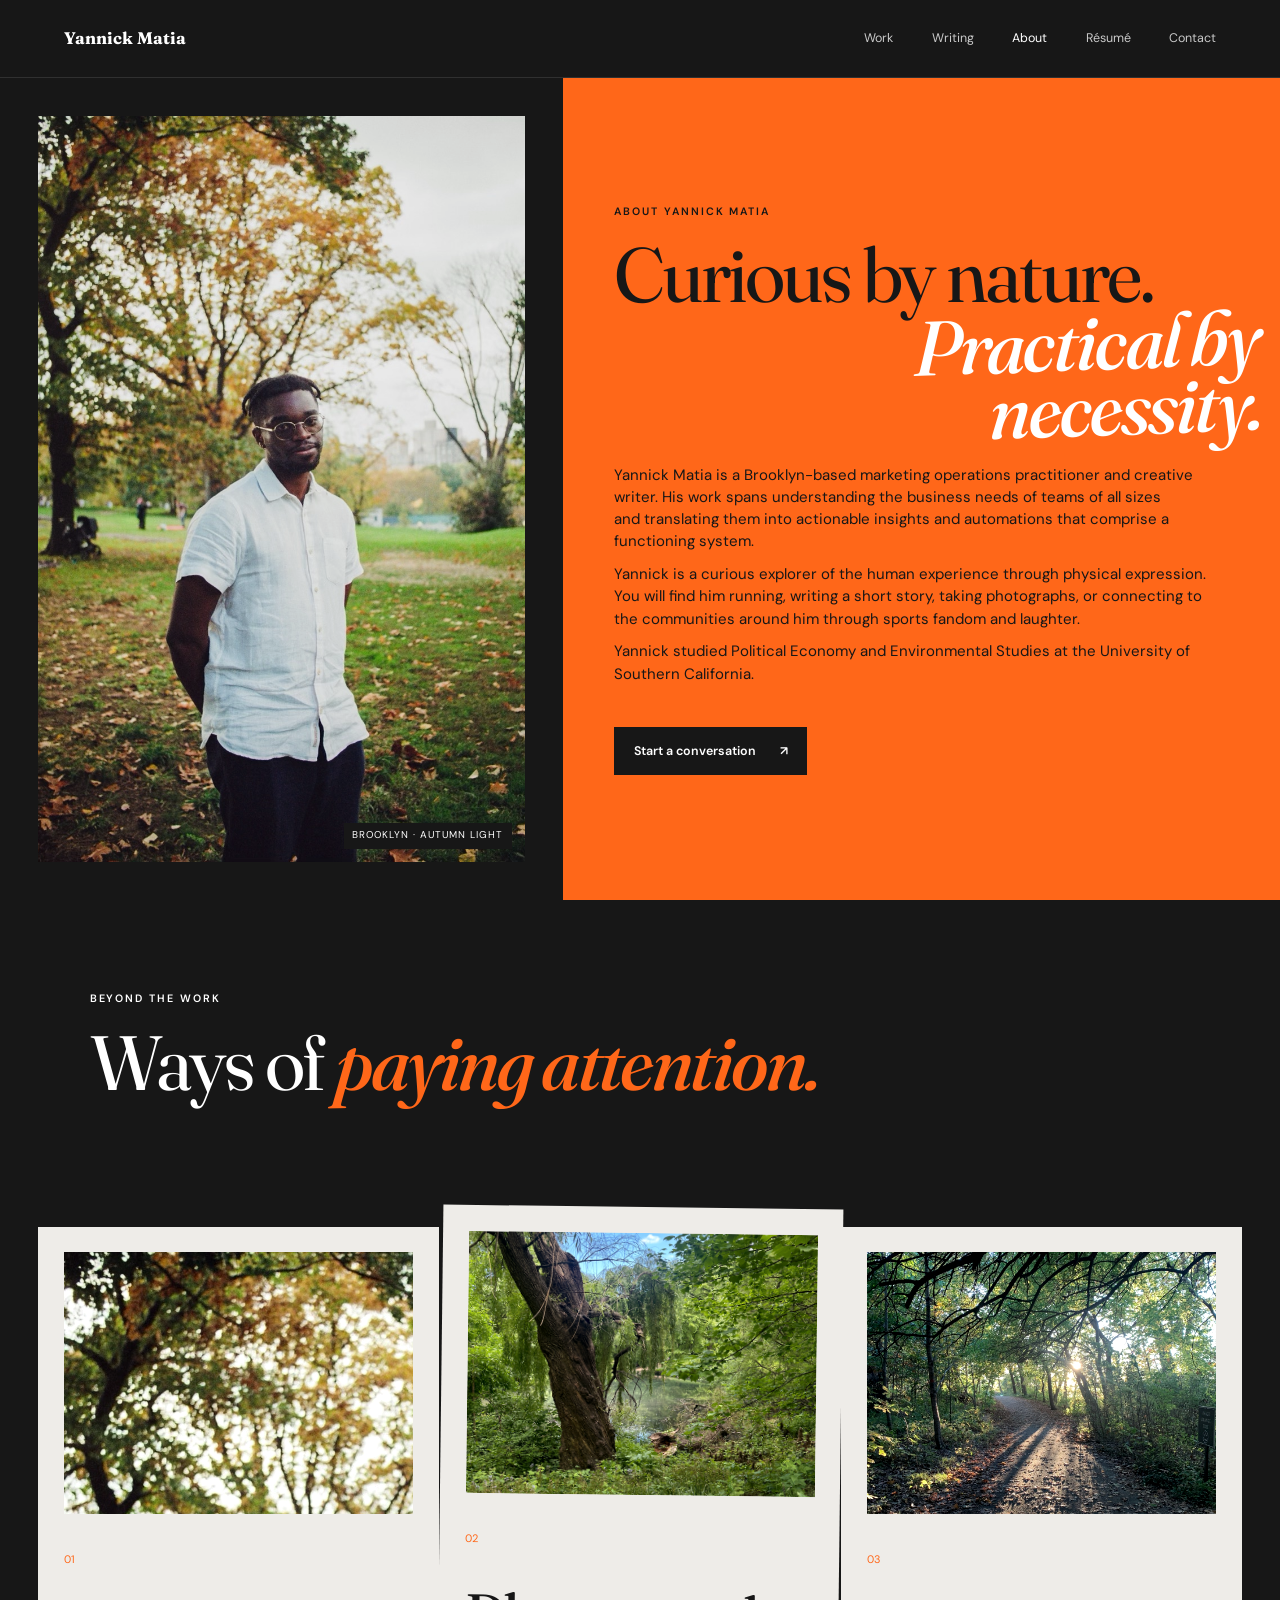
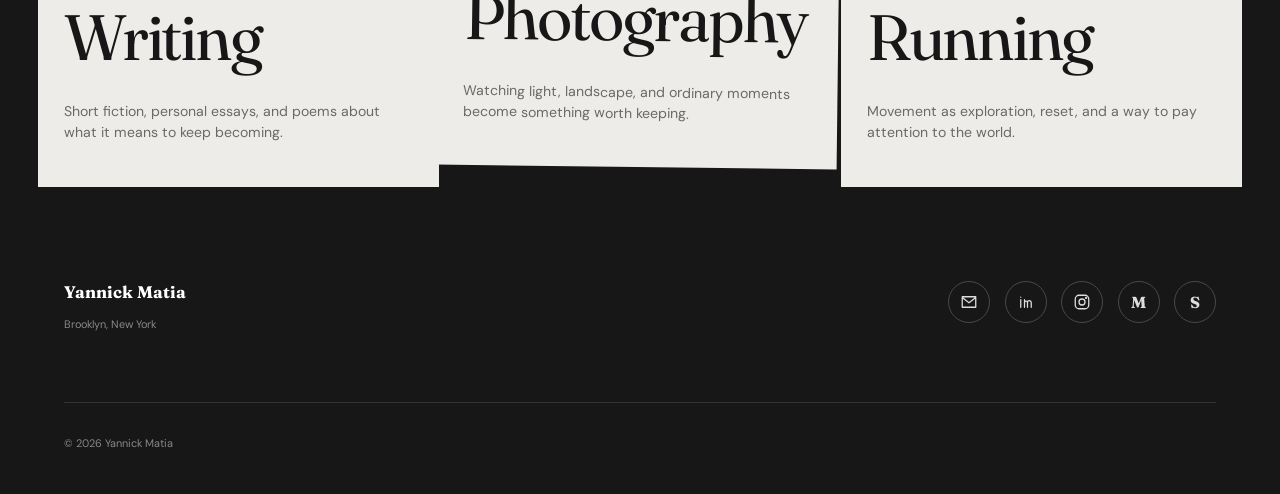
==== commit 2fb318f9: "Add resume page and download" ====
--- a/about.html
+++ b/about.html
@@ -1,7 +1,7 @@
 <!doctype html>
 <html lang="en"><head><meta charset="utf-8"><meta name="viewport" content="width=device-width, initial-scale=1"><title>About | Yannick Matia</title><meta name="description" content="About Yannick Matia, a Brooklyn-based marketing operations practitioner and writer."><meta name="theme-color" content="#171717"><link rel="stylesheet" href="style.css"><link rel="icon" href="favicon.svg" type="image/svg+xml"></head>
 <body><a class="skip-link" href="#main">Skip to content</a>
-<header class="site-header"><a class="brand" href="index.html">Yannick Matia</a><nav aria-label="Primary navigation"><a href="work.html">Work</a><a href="writing.html">Writing</a><a aria-current="page" href="about.html">About</a><a href="mailto:yannick.matia2@gmail.com">Contact</a></nav></header>
+<header class="site-header"><a class="brand" href="index.html">Yannick Matia</a><nav aria-label="Primary navigation"><a href="work.html">Work</a><a href="writing.html">Writing</a><a aria-current="page" href="about.html">About</a><a href="resume.html">Résumé</a><a href="mailto:yannick.matia2@gmail.com">Contact</a></nav></header>
 <main id="main">
   <section class="about-page">
     <div class="about-image"><img src="assets/photos/yannick-park.jpg" alt="Yannick Matia standing in a Brooklyn park in autumn"><p>Brooklyn · autumn light</p></div>
--- a/style.css
+++ b/style.css
@@ -94,6 +94,21 @@
 .affinities-intro{min-height:240px;padding:clamp(4rem,7vw,7rem);display:flex;flex-direction:column;justify-content:center;background:var(--ink);color:var(--paper)}.affinities-intro h2{max-width:900px;margin:0;font-size:clamp(3rem,6vw,5.5rem);line-height:.92}
 .affinities{display:grid;grid-template-columns:repeat(3,1fr);gap:1px;padding:clamp(1.25rem,3vw,3rem);background:var(--ink)}.affinities article{position:relative;min-height:560px;padding:clamp(1.25rem,2vw,2rem);background:var(--mist);overflow:hidden}.affinities article:after{content:attr(data-aside) " ↗";position:absolute;right:1.5rem;bottom:1.2rem;color:var(--orange);font:italic 600 .72rem/1.2 "Comic Sans MS","Bradley Hand",cursive;opacity:0;transform:translateY(8px) rotate(-3deg);transition:.2s ease}.affinities article:hover:after{opacity:1;transform:translateY(0) rotate(-3deg)}.affinities article:nth-child(2){z-index:1;transform:translateY(-1.25rem) rotate(.7deg)}.affinity-image{aspect-ratio:4/3;margin:0 0 2rem;overflow:hidden}.affinity-image img{width:100%;height:100%;display:block;object-fit:cover;object-position:center;filter:saturate(.78) contrast(1.08)}.affinities article:nth-child(1) img{object-position:left top;transform:scale(1.8);transform-origin:left top;filter:saturate(.72) contrast(1.1) hue-rotate(8deg)}.affinities article:nth-child(2) img{filter:saturate(.9) contrast(1.05)}.affinities article:nth-child(3) img{filter:saturate(.75) contrast(1.1)}.affinities span{font-size:.68rem;color:var(--orange)}.affinities h2{margin:1.2rem 0 1rem;font-size:clamp(2.5rem,5vw,4.5rem)}.affinities p{color:var(--muted);font-size:.88rem}
 
+.resume-page{display:grid;grid-template-columns:minmax(300px,.72fr) minmax(0,1.28fr);min-height:calc(100svh - 78px);background:var(--mist)}
+.resume-intro{position:relative;display:flex;flex-direction:column;justify-content:center;padding:clamp(3rem,7vw,7rem);background:var(--orange);overflow:hidden}
+.resume-intro:after{content:"";position:absolute;right:-4rem;bottom:-4rem;width:13rem;height:13rem;border:2px solid rgba(23,23,23,.28);border-radius:50%}
+.resume-intro h1{font-size:clamp(3.6rem,6vw,6rem);line-height:.84}
+.resume-intro h1 em{display:block;color:var(--paper);transform:translateX(4%) rotate(-2deg)}
+.resume-intro>p:not(.eyebrow){max-width:440px;margin:2rem 0 0;font-size:.95rem}
+.resume-actions{display:flex;flex-wrap:wrap;gap:.75rem;margin-top:2rem}
+.resume-actions a{display:inline-flex;align-items:center;gap:1.2rem;padding:.9rem 1.1rem;border:1px solid var(--ink);font-size:.76rem;font-weight:600;text-decoration:none}
+.resume-actions a:first-child{background:var(--ink);color:var(--paper)}
+.resume-actions a:hover{background:var(--paper);color:var(--ink)}
+.resume-preview{position:relative;min-height:900px;padding:clamp(1.25rem,4vw,4rem);background:var(--ink)}
+.resume-preview>a{height:100%;display:block;background:var(--paper);overflow:hidden}
+.resume-preview img{width:100%;height:100%;min-height:820px;display:block;object-fit:contain;object-position:top center;background:var(--paper)}
+.resume-caption{position:absolute;right:clamp(1.5rem,4vw,4rem);bottom:1.2rem;padding:.35rem .55rem;background:var(--orange);color:var(--ink);font-size:.62rem;letter-spacing:.1em;text-transform:uppercase;transform:rotate(-2deg)}
+
 @media(max-width:760px){
   .site-header nav{gap:1rem}.site-header nav a:last-child{display:none}
   .hero{min-height:780px}.hero-photo{right:-28%;width:80%;opacity:.58}.hero-photo:before{background:linear-gradient(90deg,var(--ink),rgba(23,23,23,.25))}h1{font-size:clamp(4.6rem,23vw,7.5rem)}
@@ -101,6 +116,8 @@
   .work-grid,.essay-grid{grid-template-columns:1fr}.work-card{min-height:240px}.essay-card{min-height:240px}
   .annotation,.system-sketch{display:none}.about-preview{grid-template-columns:1fr}.about-preview h2 em,.about-story h1 em{margin:.08em 0 0;text-align:left;transform:none}.about-preview figure{min-height:0;margin:1.25rem;aspect-ratio:4/3;transform:none}.case{grid-template-columns:1fr}.case:hover{transform:none}.case:nth-child(3),.case:nth-child(3):hover{margin:0;transform:none}.case-label{justify-content:space-between}.case h2{white-space:normal}.writing-row{grid-template-columns:38px 1fr auto;gap:1rem}.writing-row:nth-child(2){margin-left:0}.writing-hero>p:last-of-type{white-space:normal}.archive-note{display:block}.archive-note div{display:grid;gap:.7rem;margin-top:1rem}
   .about-page{grid-template-columns:1fr}.about-image{min-height:620px}.affinities{grid-template-columns:1fr}.affinities article{min-height:240px}.affinities article:nth-child(2){transform:none}
+  .resume-page{grid-template-columns:1fr}.resume-intro{min-height:520px}.resume-preview{min-height:680px;padding:1rem}.resume-preview img{min-height:0;height:auto}.resume-caption{display:none}
   .site-footer{grid-template-columns:1fr}.social-icons{flex-wrap:wrap}.copyright{grid-column:1}
 }
+@media(max-width:480px){.site-header .brand{display:none}.site-header nav{width:100%;justify-content:space-between;gap:.65rem}}
 @media(prefers-reduced-motion:reduce){html{scroll-behavior:auto}}
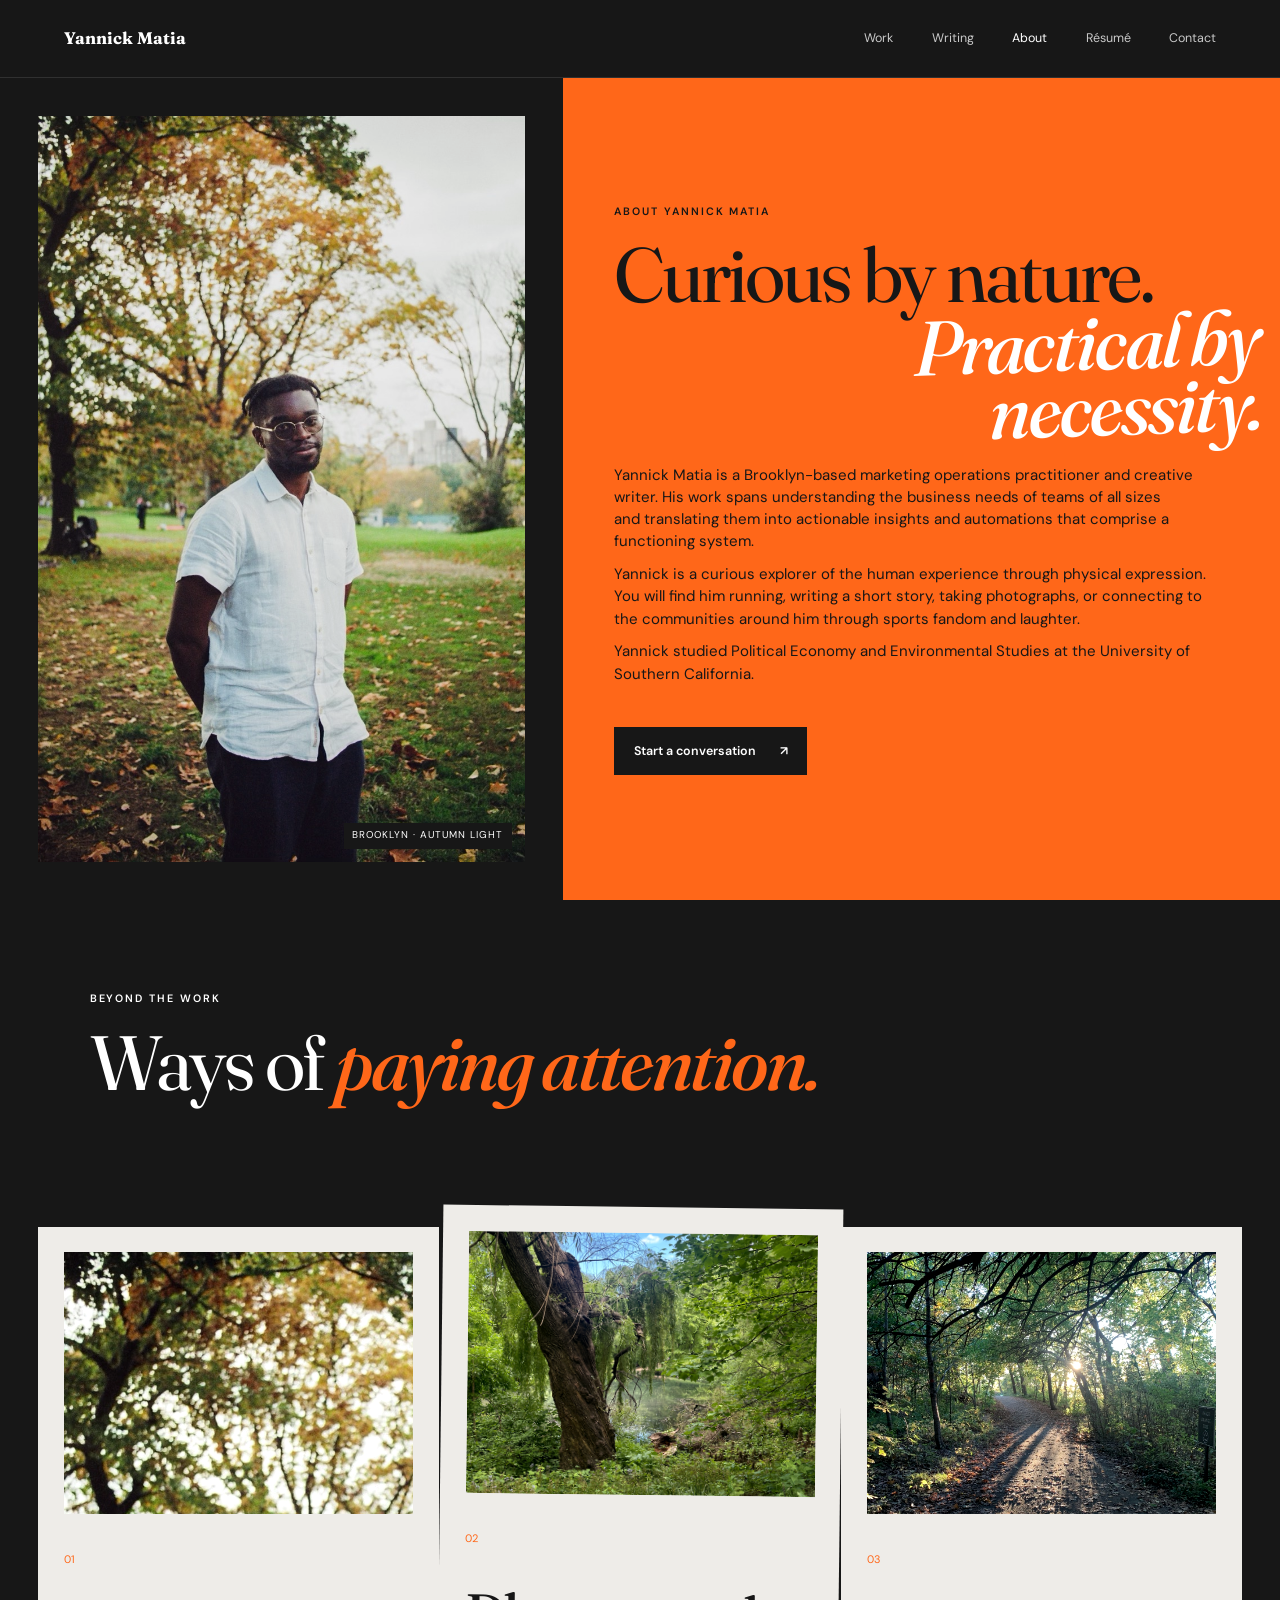
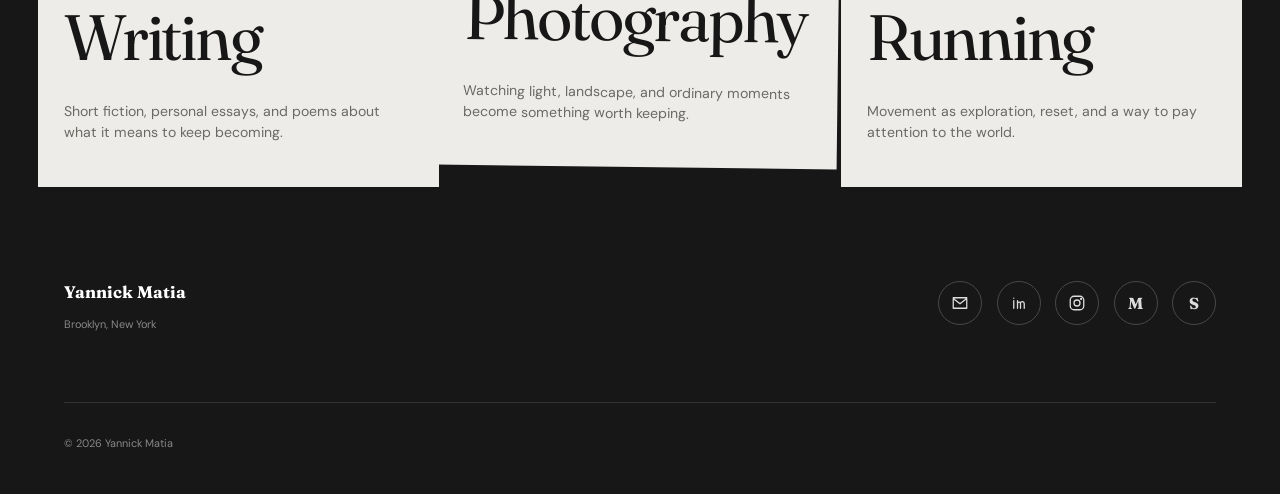
==== commit 08bc6415: "Add Google Analytics tracking" ====
--- a/about.html
+++ b/about.html
@@ -1,5 +1,5 @@
 <!doctype html>
-<html lang="en"><head><meta charset="utf-8"><meta name="viewport" content="width=device-width, initial-scale=1"><title>About | Yannick Matia</title><meta name="description" content="About Yannick Matia, a Brooklyn-based marketing operations practitioner and writer."><meta name="theme-color" content="#171717"><link rel="stylesheet" href="style.css"><link rel="icon" href="favicon.svg" type="image/svg+xml"></head>
+<html lang="en"><head><!-- Google tag (gtag.js) --><script async src="https://www.googletagmanager.com/gtag/js?id=G-3HSWXDD210"></script><script>window.dataLayer=window.dataLayer||[];function gtag(){dataLayer.push(arguments)}gtag('js',new Date());gtag('config','G-3HSWXDD210');</script><script defer src="analytics.js"></script><meta charset="utf-8"><meta name="viewport" content="width=device-width, initial-scale=1"><title>About | Yannick Matia</title><meta name="description" content="About Yannick Matia, a Brooklyn-based marketing operations practitioner and writer."><meta name="theme-color" content="#171717"><link rel="stylesheet" href="style.css"><link rel="icon" href="favicon.svg" type="image/svg+xml"></head>
 <body><a class="skip-link" href="#main">Skip to content</a>
 <header class="site-header"><a class="brand" href="index.html">Yannick Matia</a><nav aria-label="Primary navigation"><a href="work.html">Work</a><a href="writing.html">Writing</a><a aria-current="page" href="about.html">About</a><a href="resume.html">Résumé</a><a href="mailto:yannick.matia2@gmail.com">Contact</a></nav></header>
 <main id="main">
--- a/style.css
+++ b/style.css
@@ -12,7 +12,7 @@
 .site-header{height:78px;max-width:var(--max);margin:auto;padding:0 clamp(1.25rem,5vw,5rem);display:flex;align-items:center;justify-content:space-between;background:var(--ink);color:var(--paper);border-bottom:1px solid #303030}
 .brand{font:700 1.05rem/1 "Fraunces",Georgia,serif;text-decoration:none}
 .site-header nav{display:flex;gap:clamp(1.1rem,3vw,2.8rem)}
-.site-header nav a{color:#c9c9c9;font-size:.78rem;text-decoration:none}
+.site-header nav a{min-height:44px;display:flex;align-items:center;color:#c9c9c9;font-size:.78rem;text-decoration:none}
 .site-header nav a:hover,.site-header nav a[aria-current="page"]{color:var(--paper)}
 main,.site-footer{max-width:var(--max);margin:auto}
 .eyebrow{margin:0 0 1.4rem;font-size:.67rem;font-weight:600;letter-spacing:.18em;text-transform:uppercase}
@@ -35,7 +35,7 @@
 .work{background:var(--mist)}
 .section-intro{display:flex;align-items:end;justify-content:space-between;gap:3rem;margin-bottom:clamp(3rem,6vw,5.5rem)}
 .section-intro h2,.about-preview h2{margin:0;font-size:clamp(3.1rem,7vw,6.5rem);line-height:.9}
-.section-link{font-size:.76rem;font-weight:600;text-underline-offset:5px;white-space:nowrap}
+.section-link{min-height:44px;display:inline-flex;align-items:center;font-size:.76rem;font-weight:600;text-underline-offset:5px;white-space:nowrap}
 .section-link span{color:var(--orange);margin-left:.8rem}
 .work-grid{display:grid;grid-template-columns:repeat(3,1fr);gap:1rem}
 .work-card{position:relative;min-height:300px;padding:clamp(1.5rem,3vw,2.5rem);display:flex;flex-direction:column;background:var(--paper);border-top:3px solid transparent;text-decoration:none;overflow:hidden}
@@ -58,7 +58,7 @@
 .site-footer{display:grid;grid-template-columns:1fr auto;gap:3rem;padding:3.5rem clamp(1.25rem,5vw,5rem) 2rem;color:var(--paper)}
 .footer-identity p,.copyright{color:#888;font-size:.68rem}
 .social-icons{display:flex;gap:.9rem}
-.social-icons a{width:42px;height:42px;display:grid;place-items:center;border:1px solid #484848;border-radius:50%;color:#ddd;text-decoration:none}
+.social-icons a{width:44px;height:44px;display:grid;place-items:center;border:1px solid #484848;border-radius:50%;color:#ddd;text-decoration:none}
 .social-icons a:hover{background:var(--orange);border-color:var(--orange);color:var(--ink)}
 .social-icons svg{width:18px;height:18px;fill:none;stroke:currentColor;stroke-width:1.7;stroke-linecap:round;stroke-linejoin:round}
 .letter-icon{font:700 1rem/1 "Fraunces",Georgia,serif}
@@ -86,7 +86,7 @@
 .writing-row.featured{border-left:5px solid var(--orange)}
 .writing-row>span,.writing-row small{color:var(--muted);font-size:.68rem;letter-spacing:.1em;text-transform:uppercase}
 .writing-row h2{margin:.4rem 0 0;font-size:clamp(2rem,5vw,4.8rem);line-height:.96}.writing-row p{margin:.7rem 0 0;color:var(--muted)}.writing-row b{color:var(--orange);font-size:1.4rem}.writing-row:hover h2{font-style:italic}.writing-row .hover-aside{margin:.65rem 0 0}.writing-row:nth-child(2){margin-left:clamp(1.5rem,6vw,6rem);border-left:5px solid var(--orange)}
-.archive-note{display:flex;justify-content:space-between;align-items:center;gap:2rem;padding:3rem clamp(1.25rem,7vw,7rem);background:var(--orange)}.archive-note p{font-family:"Fraunces",Georgia,serif;font-size:1.5rem}.archive-note div{display:flex;gap:2rem}.archive-note a{font-weight:600;text-underline-offset:5px}
+.archive-note{display:flex;justify-content:space-between;align-items:center;gap:2rem;padding:3rem clamp(1.25rem,7vw,7rem);background:var(--orange)}.archive-note p{font-family:"Fraunces",Georgia,serif;font-size:1.5rem}.archive-note div{display:flex;gap:2rem}.archive-note a{min-height:44px;display:flex;align-items:center;font-weight:600;text-underline-offset:5px}
 .about-page{display:grid;grid-template-columns:.88fr 1.12fr;background:var(--orange)}
 .about-image{position:relative;min-height:calc(100svh - 78px);padding:clamp(1.25rem,3vw,3rem);background:var(--ink)}.about-image img{width:100%;height:100%;display:block;object-fit:cover;object-position:center 22%;filter:brightness(.92) saturate(.85)}.about-image p{position:absolute;right:clamp(1.5rem,4vw,4rem);bottom:clamp(1.5rem,4vw,4rem);margin:0;padding:.35rem .55rem;background:var(--ink);color:var(--paper);font-size:.62rem;letter-spacing:.1em;text-transform:uppercase}
 .about-story{align-self:center;padding:clamp(2.5rem,4vw,4rem)}.about-story h1{font-size:clamp(3.4rem,6vw,6rem);line-height:.86}.about-story h1 em{display:block;margin:.08em -5% 0 12%;color:var(--paper);text-align:right;transform:rotate(-2deg)}.bio{max-width:700px;margin-top:1.1rem;font-size:.94rem;line-height:1.48}.bio p{margin:.65rem 0}
